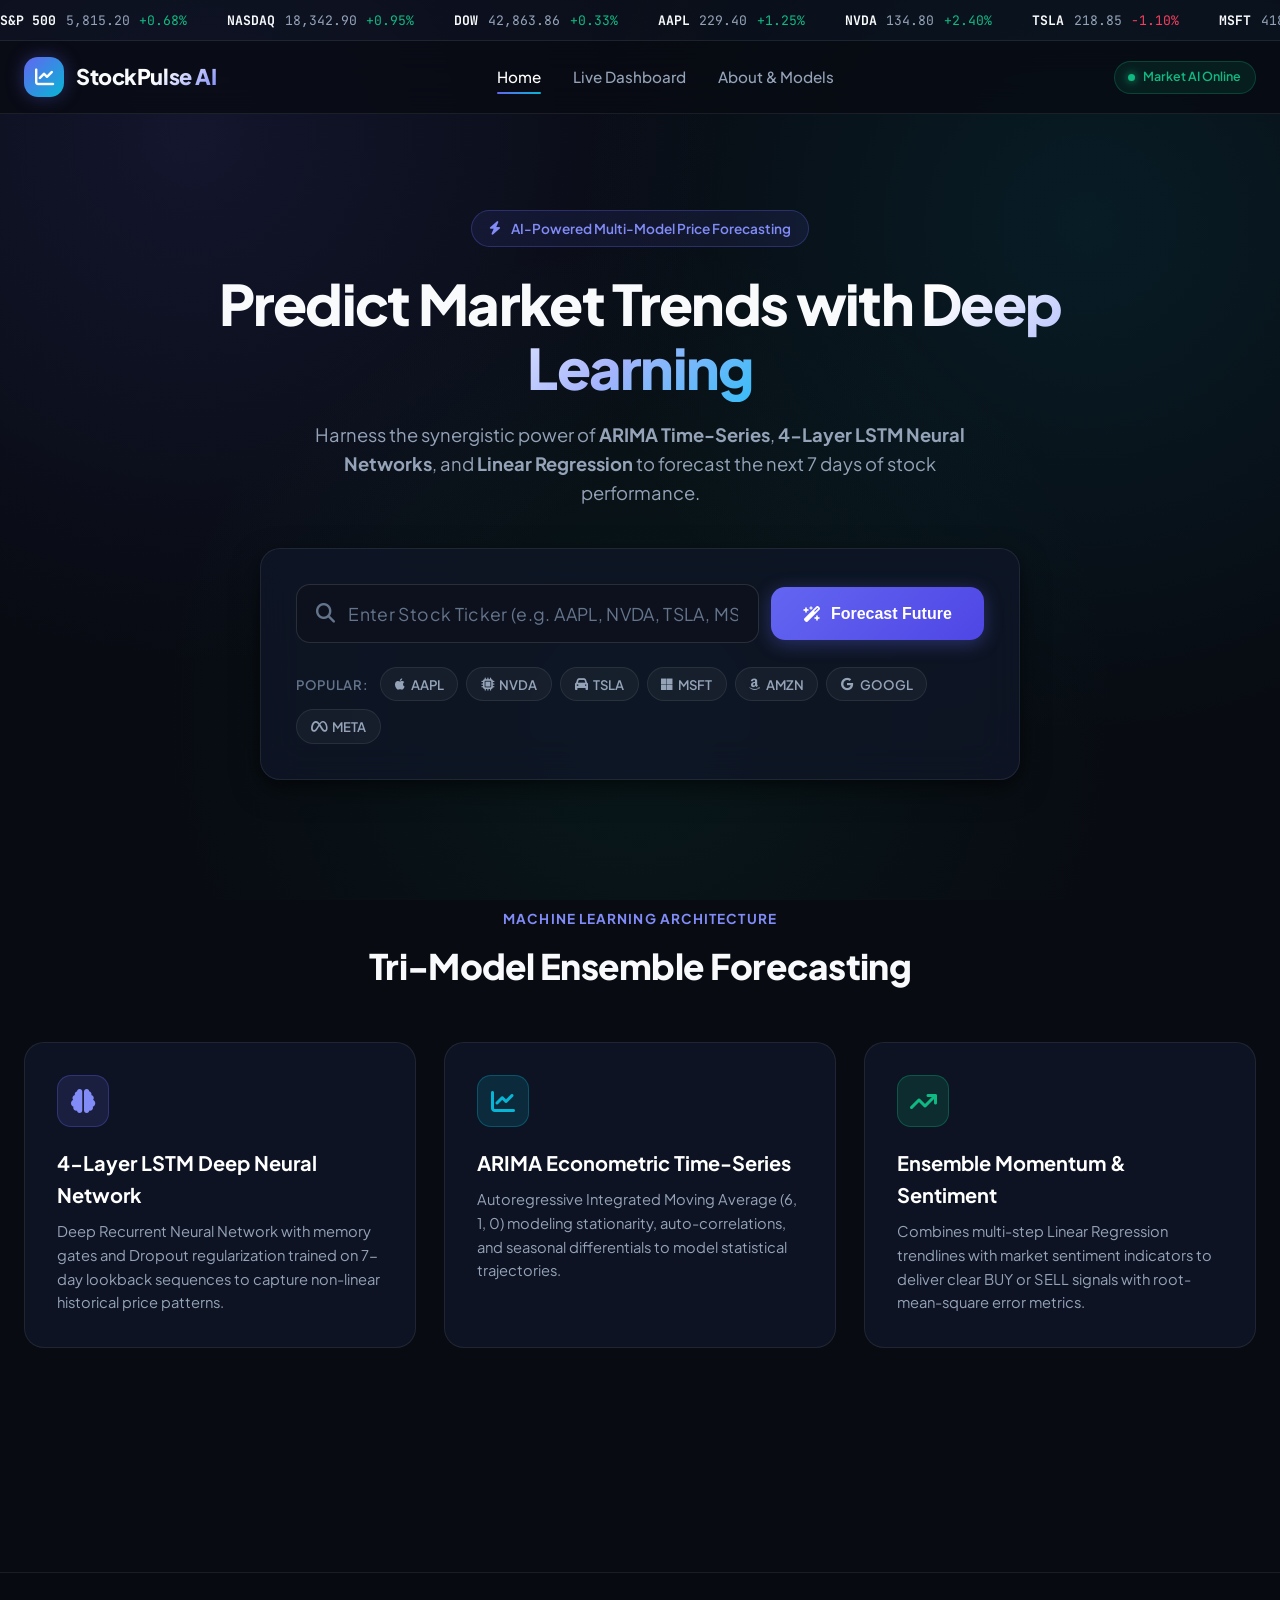
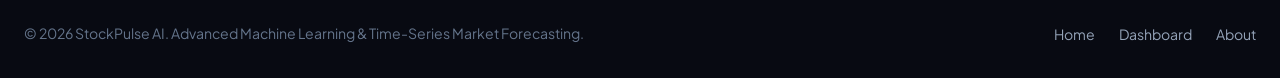
==== index.html @ 7b1a51b6 "Add Netlify deployment build and netlify.toml config" ====
<!DOCTYPE html>
<html lang="en">
<head>
  <meta charset="utf-8">
  <meta name="viewport" content="width=device-width, initial-scale=1">
  <title>StockPulse AI | Intelligent Stock Price Forecasting</title>
  <meta name="description" content="Predict stock market trends using Machine Learning (ARIMA, LSTM, Linear Regression) and Sentiment Analysis.">
  <link rel="stylesheet" href="static/modern.css">
  <link rel="stylesheet" href="https://cdnjs.cloudflare.com/ajax/libs/font-awesome/6.4.0/css/all.min.css">
</head>
<body>

  <!-- Live Ticker Marquee -->
  <div class="ticker-marquee">
    <div class="ticker-track">
      <div class="ticker-item"><span class="ticker-symbol">S&amp;P 500</span> <span class="ticker-price">5,815.20</span> <span class="ticker-change pos">+0.68%</span></div>
      <div class="ticker-item"><span class="ticker-symbol">NASDAQ</span> <span class="ticker-price">18,342.90</span> <span class="ticker-change pos">+0.95%</span></div>
      <div class="ticker-item"><span class="ticker-symbol">DOW</span> <span class="ticker-price">42,863.86</span> <span class="ticker-change pos">+0.33%</span></div>
      <div class="ticker-item"><span class="ticker-symbol">AAPL</span> <span class="ticker-price">229.40</span> <span class="ticker-change pos">+1.25%</span></div>
      <div class="ticker-item"><span class="ticker-symbol">NVDA</span> <span class="ticker-price">134.80</span> <span class="ticker-change pos">+2.40%</span></div>
      <div class="ticker-item"><span class="ticker-symbol">TSLA</span> <span class="ticker-price">218.85</span> <span class="ticker-change neg">-1.10%</span></div>
      <div class="ticker-item"><span class="ticker-symbol">MSFT</span> <span class="ticker-price">418.90</span> <span class="ticker-change pos">+0.45%</span></div>
      <div class="ticker-item"><span class="ticker-symbol">BTC/USD</span> <span class="ticker-price">$65,240</span> <span class="ticker-change pos">+1.85%</span></div>
      <!-- Duplicate for infinite marquee loop -->
      <div class="ticker-item"><span class="ticker-symbol">S&amp;P 500</span> <span class="ticker-price">5,815.20</span> <span class="ticker-change pos">+0.68%</span></div>
      <div class="ticker-item"><span class="ticker-symbol">NASDAQ</span> <span class="ticker-price">18,342.90</span> <span class="ticker-change pos">+0.95%</span></div>
      <div class="ticker-item"><span class="ticker-symbol">DOW</span> <span class="ticker-price">42,863.86</span> <span class="ticker-change pos">+0.33%</span></div>
      <div class="ticker-item"><span class="ticker-symbol">AAPL</span> <span class="ticker-price">229.40</span> <span class="ticker-change pos">+1.25%</span></div>
      <div class="ticker-item"><span class="ticker-symbol">NVDA</span> <span class="ticker-price">134.80</span> <span class="ticker-change pos">+2.40%</span></div>
      <div class="ticker-item"><span class="ticker-symbol">TSLA</span> <span class="ticker-price">218.85</span> <span class="ticker-change neg">-1.10%</span></div>
    </div>
  </div>

  <!-- Header Navigation -->
  <nav class="site-nav">
    <div class="nav-container">
      <a href="index.html" class="brand-logo">
        <div class="brand-icon-wrapper">
          <i class="fa-solid fa-chart-line"></i>
        </div>
        <span>Stock<span class="gradient-text">Pulse AI</span></span>
      </a>

      <ul class="nav-links">
        <li><a href="index.html" class="nav-link active">Home</a></li>
        <li><a href="dashboard.html" class="nav-link">Live Dashboard</a></li>
        <li><a href="about.html" class="nav-link">About &amp; Models</a></li>
      </ul>

      <div class="nav-actions">
        <div class="status-badge">
          <span class="status-dot"></span>
          <span>Market AI Online</span>
        </div>
      </div>
    </div>
  </nav>

  <!-- Main Content -->
  <main class="main-wrapper">

    <!-- Hero Section -->
    <section class="hero-section">
      <div class="hero-pill">
        <i class="fa-solid fa-bolt"></i>
        <span>AI-Powered Multi-Model Price Forecasting</span>
      </div>

      <h1 class="hero-title">
        Predict Market Trends with <span class="gradient-text-primary">Deep Learning</span>
      </h1>

      <p class="hero-subtitle">
        Harness the synergistic power of <strong>ARIMA Time-Series</strong>, <strong>4-Layer LSTM Neural Networks</strong>, and <strong>Linear Regression</strong> to forecast the next 7 days of stock performance.
      </p>

      <!-- Predict Input Card -->
      <div class="predict-card-wrapper">
        <div class="glass-card">
          <form class="stock-predict-form" id="predictForm" onsubmit="handleStaticSubmit(event)">
            <div class="search-form-group">
              <div class="search-input-wrapper">
                <i class="fa-solid fa-magnifying-glass search-input-icon"></i>
                <input 
                  type="text" 
                  name="nm" 
                  id="stockSearchInput"
                  class="stock-search-input" 
                  placeholder="Enter Stock Ticker (e.g. AAPL, NVDA, TSLA, MSFT)..." 
                  autocomplete="off" 
                  required
                >
                <div class="autocomplete-dropdown" id="autoDropdown"></div>
              </div>

              <button type="submit" class="btn-predict">
                <i class="fa-solid fa-wand-magic-sparkles"></i>
                <span>Forecast Future</span>
              </button>
            </div>

            <!-- Quick Chips -->
            <div class="quick-chips-wrapper">
              <span class="chips-label">Popular:</span>
              <a href="javascript:void(0)" class="ticker-chip" onclick="quickSelect('AAPL')"><i class="fa-brands fa-apple"></i> AAPL</a>
              <a href="javascript:void(0)" class="ticker-chip" onclick="quickSelect('NVDA')"><i class="fa-solid fa-microchip"></i> NVDA</a>
              <a href="javascript:void(0)" class="ticker-chip" onclick="quickSelect('TSLA')"><i class="fa-solid fa-car"></i> TSLA</a>
              <a href="javascript:void(0)" class="ticker-chip" onclick="quickSelect('MSFT')"><i class="fa-brands fa-microsoft"></i> MSFT</a>
              <a href="javascript:void(0)" class="ticker-chip" onclick="quickSelect('AMZN')"><i class="fa-brands fa-amazon"></i> AMZN</a>
              <a href="javascript:void(0)" class="ticker-chip" onclick="quickSelect('GOOGL')"><i class="fa-brands fa-google"></i> GOOGL</a>
              <a href="javascript:void(0)" class="ticker-chip" onclick="quickSelect('META')"><i class="fa-brands fa-meta"></i> META</a>
            </div>
          </form>
        </div>
      </div>
    </section>

    <!-- Features Section -->
    <section style="margin-top: 2rem;">
      <div class="section-header">
        <div class="section-tag">Machine Learning Architecture</div>
        <h2 class="section-title">Tri-Model Ensemble Forecasting</h2>
      </div>

      <div class="features-grid">
        <div class="feature-card">
          <div class="feature-icon icon-purple">
            <i class="fa-solid fa-brain"></i>
          </div>
          <h3 class="feature-title">4-Layer LSTM Deep Neural Network</h3>
          <p class="feature-desc">
            Deep Recurrent Neural Network with memory gates and Dropout regularization trained on 7-day lookback sequences to capture non-linear historical price patterns.
          </p>
        </div>

        <div class="feature-card">
          <div class="feature-icon icon-cyan">
            <i class="fa-solid fa-chart-line"></i>
          </div>
          <h3 class="feature-title">ARIMA Econometric Time-Series</h3>
          <p class="feature-desc">
            Autoregressive Integrated Moving Average (6, 1, 0) modeling stationarity, auto-correlations, and seasonal differentials to model statistical trajectories.
          </p>
        </div>

        <div class="feature-card">
          <div class="feature-icon icon-emerald">
            <i class="fa-solid fa-arrow-trend-up"></i>
          </div>
          <h3 class="feature-title">Ensemble Momentum &amp; Sentiment</h3>
          <p class="feature-desc">
            Combines multi-step Linear Regression trendlines with market sentiment indicators to deliver clear BUY or SELL signals with root-mean-square error metrics.
          </p>
        </div>
      </div>
    </section>

  </main>

  <!-- Multi-Step Loading Modal -->
  <div class="predict-loading-modal" id="loadingModal">
    <div class="predict-loading-box">
      <div class="spinner-pulse"></div>
      <h3 class="loading-step-text" id="loadingStepText">Initializing AI Engine</h3>
      <p class="loading-subtext">Fetching historical data for <span class="loading-ticker-target" id="loadingTickerTarget">STOCK</span>...</p>
      <div class="loading-progress-bar">
        <div class="loading-progress-fill" id="loadingProgressFill"></div>
      </div>
      <p style="font-size: 0.78rem; color: var(--text-dim); margin-top: 1rem;">
        Training Neural Network &amp; Running Time-Series Models (~2-3s)
      </p>
    </div>
  </div>

  <!-- Footer -->
  <footer class="site-footer">
    <div class="footer-container">
      <div class="footer-text">
        &copy; 2026 StockPulse AI. Advanced Machine Learning &amp; Time-Series Market Forecasting.
      </div>
      <ul class="footer-nav">
        <li><a href="index.html">Home</a></li>
        <li><a href="dashboard.html">Dashboard</a></li>
        <li><a href="about.html">About</a></li>
      </ul>
    </div>
  </footer>

  <script src="static/modern.js"></script>
  <script>
    function quickSelect(ticker) {
      document.getElementById('stockSearchInput').value = ticker;
      runForecast(ticker);
    }

    function handleStaticSubmit(e) {
      e.preventDefault();
      const ticker = document.getElementById('stockSearchInput').value.trim().toUpperCase();
      if (ticker) runForecast(ticker);
    }

    function runForecast(ticker) {
      const modal = document.getElementById('loadingModal');
      const stepText = document.getElementById('loadingStepText');
      const targetSpan = document.getElementById('loadingTickerTarget');
      const progressFill = document.getElementById('loadingProgressFill');

      targetSpan.textContent = ticker;
      modal.classList.add('active');

      const steps = [
        { progress: '25%', text: 'Fetching Historical Market Quotes for ' + ticker },
        { progress: '55%', text: 'Fitting ARIMA (6,1,0) Autoregressive Curves' },
        { progress: '85%', text: 'Training 4-Layer LSTM Deep Neural Network' },
        { progress: '100%', text: 'Synthesizing Ensemble 7-Day Prediction...' }
      ];

      let idx = 0;
      const interval = setInterval(() => {
        if (idx < steps.length) {
          progressFill.style.width = steps[idx].progress;
          stepText.textContent = steps[idx].text;
          idx++;
        } else {
          clearInterval(interval);
          setTimeout(() => {
            window.location.href = 'results.html?stock=' + encodeURIComponent(ticker);
          }, 400);
        }
      }, 550);
    }
  </script>
</body>
</html>
---- static/modern.css ----
/* ==========================================================================
   StockPulse AI - Modern Dark Glassmorphic Design System
   ========================================================================== */

@import url('https://fonts.googleapis.com/css2?family=Plus+Jakarta+Sans:wght@300;400;500;600;700;800&family=JetBrains+Mono:wght@400;500;600;700&display=swap');

:root {
  --bg-primary: #080b12;
  --bg-secondary: #0d121f;
  --bg-card: rgba(16, 23, 41, 0.72);
  --bg-card-hover: rgba(23, 33, 59, 0.85);
  --bg-glass: rgba(255, 255, 255, 0.03);
  --border-glass: rgba(255, 255, 255, 0.08);
  --border-glass-hover: rgba(99, 102, 241, 0.4);
  
  --primary: #6366f1;
  --primary-light: #818cf8;
  --primary-glow: rgba(99, 102, 241, 0.35);
  --secondary: #06b6d4;
  --accent-cyan: #38bdf8;
  --accent-emerald: #10b981;
  --accent-emerald-glow: rgba(16, 185, 129, 0.3);
  --accent-rose: #f43f5e;
  --accent-rose-glow: rgba(244, 63, 94, 0.3);
  --accent-amber: #f59e0b;
  
  --text-main: #f8fafc;
  --text-muted: #94a3b8;
  --text-dim: #64748b;
  
  --font-sans: 'Plus Jakarta Sans', -apple-system, BlinkMacSystemFont, sans-serif;
  --font-mono: 'JetBrains Mono', monospace;
  
  --radius-sm: 8px;
  --radius-md: 14px;
  --radius-lg: 20px;
  --radius-xl: 28px;
  --radius-full: 9999px;
  
  --shadow-sm: 0 4px 6px -1px rgba(0, 0, 0, 0.2);
  --shadow-lg: 0 10px 30px -3px rgba(0, 0, 0, 0.5), 0 4px 12px -2px rgba(0, 0, 0, 0.3);
  --shadow-glow: 0 0 35px -5px var(--primary-glow);
}

*, *::before, *::after {
  box-sizing: border-box;
  margin: 0;
  padding: 0;
}

body {
  font-family: var(--font-sans);
  background-color: var(--bg-primary);
  color: var(--text-main);
  line-height: 1.6;
  min-height: 100vh;
  overflow-x: hidden;
  position: relative;
  background-image: 
    radial-gradient(circle at 15% 15%, rgba(99, 102, 241, 0.12) 0%, transparent 40%),
    radial-gradient(circle at 85% 25%, rgba(6, 182, 212, 0.10) 0%, transparent 40%),
    radial-gradient(circle at 50% 80%, rgba(16, 185, 129, 0.08) 0%, transparent 50%);
  background-attachment: fixed;
}

/* ==========================================================================
   Navigation Bar
   ========================================================================== */
.site-nav {
  position: sticky;
  top: 0;
  z-index: 1000;
  background: rgba(8, 11, 18, 0.78);
  backdrop-filter: blur(16px);
  -webkit-backdrop-filter: blur(16px);
  border-bottom: 1px solid var(--border-glass);
  padding: 1rem 0;
  transition: all 0.3s ease;
}

.site-nav.scrolled {
  background: rgba(8, 11, 18, 0.95);
  box-shadow: 0 10px 30px rgba(0,0,0,0.4);
}

.nav-container {
  max-width: 1280px;
  margin: 0 auto;
  padding: 0 1.5rem;
  display: flex;
  align-items: center;
  justify-content: space-between;
}

.brand-logo {
  display: flex;
  align-items: center;
  gap: 0.75rem;
  text-decoration: none;
  color: var(--text-main);
  font-weight: 800;
  font-size: 1.35rem;
  letter-spacing: -0.02em;
}

.brand-icon-wrapper {
  width: 40px;
  height: 40px;
  background: linear-gradient(135deg, var(--primary), var(--secondary));
  border-radius: var(--radius-md);
  display: flex;
  align-items: center;
  justify-content: center;
  color: #fff;
  box-shadow: 0 0 18px var(--primary-glow);
  font-size: 1.2rem;
}

.brand-logo span.gradient-text {
  background: linear-gradient(135deg, #fff 30%, var(--primary-light) 100%);
  -webkit-background-clip: text;
  -webkit-text-fill-color: transparent;
}

.nav-links {
  display: flex;
  align-items: center;
  gap: 2rem;
  list-style: none;
}

.nav-link {
  color: var(--text-muted);
  text-decoration: none;
  font-weight: 500;
  font-size: 0.95rem;
  transition: all 0.2s ease;
  position: relative;
  padding: 0.5rem 0;
}

.nav-link:hover, .nav-link.active {
  color: #fff;
}

.nav-link.active::after {
  content: '';
  position: absolute;
  bottom: 0;
  left: 0;
  width: 100%;
  height: 2px;
  background: linear-gradient(90deg, var(--primary), var(--secondary));
  border-radius: 2px;
}

.nav-actions {
  display: flex;
  align-items: center;
  gap: 1rem;
}

.status-badge {
  display: inline-flex;
  align-items: center;
  gap: 0.5rem;
  padding: 0.35rem 0.85rem;
  border-radius: var(--radius-full);
  background: rgba(16, 185, 129, 0.1);
  border: 1px solid rgba(16, 185, 129, 0.25);
  font-size: 0.78rem;
  font-weight: 600;
  color: var(--accent-emerald);
}

.status-dot {
  width: 7px;
  height: 7px;
  border-radius: 50%;
  background: var(--accent-emerald);
  box-shadow: 0 0 8px var(--accent-emerald);
  animation: pulse 2s infinite;
}

@keyframes pulse {
  0% { transform: scale(0.95); opacity: 0.8; }
  50% { transform: scale(1.3); opacity: 1; }
  100% { transform: scale(0.95); opacity: 0.8; }
}

/* ==========================================================================
   Ticker Marquee Bar
   ========================================================================== */
.ticker-marquee {
  background: rgba(13, 18, 31, 0.6);
  border-bottom: 1px solid var(--border-glass);
  padding: 0.6rem 0;
  overflow: hidden;
  position: relative;
  font-size: 0.82rem;
  font-family: var(--font-mono);
}

.ticker-track {
  display: flex;
  gap: 2.5rem;
  width: max-content;
  animation: marquee 35s linear infinite;
}

.ticker-track:hover {
  animation-play-state: paused;
}

@keyframes marquee {
  0% { transform: translateX(0); }
  100% { transform: translateX(-50%); }
}

.ticker-item {
  display: inline-flex;
  align-items: center;
  gap: 0.6rem;
}

.ticker-symbol {
  font-weight: 700;
  color: var(--text-main);
}

.ticker-price {
  color: var(--text-muted);
}

.ticker-change.pos {
  color: var(--accent-emerald);
}

.ticker-change.neg {
  color: var(--accent-rose);
}

/* ==========================================================================
   Layout Containers
   ========================================================================== */
.main-wrapper {
  max-width: 1280px;
  margin: 0 auto;
  padding: 2.5rem 1.5rem 5rem;
}

.hero-section {
  text-align: center;
  padding: 3.5rem 1rem 3rem;
  position: relative;
}

.hero-pill {
  display: inline-flex;
  align-items: center;
  gap: 0.6rem;
  padding: 0.4rem 1.1rem;
  border-radius: var(--radius-full);
  background: rgba(99, 102, 241, 0.1);
  border: 1px solid rgba(99, 102, 241, 0.3);
  font-size: 0.85rem;
  font-weight: 600;
  color: var(--primary-light);
  margin-bottom: 1.5rem;
}

.hero-title {
  font-size: 3.5rem;
  font-weight: 800;
  letter-spacing: -0.03em;
  line-height: 1.15;
  margin-bottom: 1.25rem;
  max-width: 900px;
  margin-left: auto;
  margin-right: auto;
}

.hero-subtitle {
  font-size: 1.15rem;
  color: var(--text-muted);
  max-width: 700px;
  margin: 0 auto 2.5rem;
  font-weight: 400;
}

.gradient-text-primary {
  background: linear-gradient(135deg, #ffffff 10%, #a5b4fc 60%, #38bdf8 100%);
  -webkit-background-clip: text;
  -webkit-text-fill-color: transparent;
}

/* ==========================================================================
   Prediction Search Card
   ========================================================================== */
.predict-card-wrapper {
  max-width: 760px;
  margin: 0 auto 3rem;
  position: relative;
}

.glass-card {
  background: var(--bg-card);
  border: 1px solid var(--border-glass);
  backdrop-filter: blur(20px);
  -webkit-backdrop-filter: blur(20px);
  border-radius: var(--radius-lg);
  padding: 2.2rem;
  box-shadow: var(--shadow-lg);
  transition: all 0.3s ease;
  position: relative;
}

.glass-card:hover {
  border-color: var(--border-glass-hover);
  box-shadow: var(--shadow-glow);
}

.search-form-group {
  position: relative;
  display: flex;
  gap: 0.75rem;
  align-items: center;
}

.search-input-wrapper {
  position: relative;
  flex: 1;
}

.search-input-icon {
  position: absolute;
  left: 1.25rem;
  top: 50%;
  transform: translateY(-50%);
  color: var(--text-dim);
  font-size: 1.2rem;
  pointer-events: none;
}

.stock-search-input {
  width: 100%;
  background: rgba(13, 18, 31, 0.9);
  border: 1px solid rgba(255, 255, 255, 0.12);
  border-radius: var(--radius-md);
  padding: 1.1rem 1.25rem 1.1rem 3.2rem;
  color: #fff;
  font-size: 1.1rem;
  font-family: var(--font-sans);
  font-weight: 600;
  letter-spacing: 0.02em;
  transition: all 0.25s ease;
}

.stock-search-input:focus {
  outline: none;
  border-color: var(--primary);
  box-shadow: 0 0 0 3px rgba(99, 102, 241, 0.25);
  background: rgba(15, 23, 42, 0.95);
}

.stock-search-input::placeholder {
  color: var(--text-dim);
  font-weight: 400;
}

.btn-predict {
  background: linear-gradient(135deg, #6366f1, #4f46e5);
  border: none;
  border-radius: var(--radius-md);
  padding: 1.1rem 2rem;
  color: #fff;
  font-size: 1rem;
  font-weight: 700;
  cursor: pointer;
  display: inline-flex;
  align-items: center;
  gap: 0.6rem;
  box-shadow: 0 4px 18px var(--primary-glow);
  transition: all 0.25s ease;
  white-space: nowrap;
}

.btn-predict:hover {
  transform: translateY(-2px);
  box-shadow: 0 8px 25px rgba(99, 102, 241, 0.5);
  background: linear-gradient(135deg, #818cf8, #6366f1);
}

.btn-predict:active {
  transform: translateY(0);
}

/* Quick Ticker Chips */
.quick-chips-wrapper {
  margin-top: 1.5rem;
  display: flex;
  flex-wrap: wrap;
  align-items: center;
  gap: 0.5rem;
}

.chips-label {
  font-size: 0.82rem;
  color: var(--text-dim);
  font-weight: 600;
  text-transform: uppercase;
  letter-spacing: 0.05em;
  margin-right: 0.25rem;
}

.ticker-chip {
  background: rgba(255, 255, 255, 0.04);
  border: 1px solid rgba(255, 255, 255, 0.08);
  border-radius: var(--radius-full);
  padding: 0.35rem 0.85rem;
  font-size: 0.82rem;
  font-weight: 600;
  color: var(--text-muted);
  cursor: pointer;
  transition: all 0.2s ease;
  display: inline-flex;
  align-items: center;
  gap: 0.35rem;
  text-decoration: none;
}

.ticker-chip:hover {
  background: rgba(99, 102, 241, 0.15);
  border-color: rgba(99, 102, 241, 0.4);
  color: #fff;
  transform: translateY(-1px);
}

/* Autocomplete Dropdown */
.autocomplete-dropdown {
  position: absolute;
  top: 100%;
  left: 0;
  right: 0;
  background: #0f172a;
  border: 1px solid rgba(99, 102, 241, 0.3);
  border-radius: var(--radius-md);
  margin-top: 0.5rem;
  max-height: 280px;
  overflow-y: auto;
  z-index: 100;
  box-shadow: 0 15px 35px rgba(0,0,0,0.6);
  display: none;
}

.autocomplete-item {
  padding: 0.85rem 1.25rem;
  display: flex;
  align-items: center;
  justify-content: space-between;
  border-bottom: 1px solid rgba(255, 255, 255, 0.04);
  cursor: pointer;
  transition: background 0.15s ease;
}

.autocomplete-item:hover, .autocomplete-item.selected {
  background: rgba(99, 102, 241, 0.15);
}

.autocomplete-ticker {
  font-weight: 700;
  color: #fff;
  font-family: var(--font-mono);
}

.autocomplete-name {
  color: var(--text-muted);
  font-size: 0.85rem;
  margin-left: 0.75rem;
}

.autocomplete-badge {
  font-size: 0.75rem;
  padding: 0.15rem 0.5rem;
  border-radius: 4px;
  background: rgba(255, 255, 255, 0.06);
  color: var(--text-dim);
}

/* ==========================================================================
   Loading Overlay Modal
   ========================================================================== */
.predict-loading-modal {
  display: none;
  position: fixed;
  inset: 0;
  background: rgba(8, 11, 18, 0.85);
  backdrop-filter: blur(12px);
  z-index: 9999;
  align-items: center;
  justify-content: center;
}

.predict-loading-box {
  background: #0f172a;
  border: 1px solid rgba(99, 102, 241, 0.3);
  border-radius: var(--radius-xl);
  padding: 2.5rem;
  max-width: 460px;
  width: 90%;
  text-align: center;
  box-shadow: 0 25px 50px -12px rgba(0, 0, 0, 0.75), 0 0 40px rgba(99, 102, 241, 0.2);
}

.spinner-pulse {
  width: 64px;
  height: 64px;
  border-radius: 50%;
  border: 3px solid rgba(99, 102, 241, 0.2);
  border-top-color: var(--primary);
  border-right-color: var(--secondary);
  animation: spin 0.9s cubic-bezier(0.68, -0.55, 0.27, 1.55) infinite;
  margin: 0 auto 1.5rem;
}

@keyframes spin {
  to { transform: rotate(360deg); }
}

.loading-step-text {
  font-size: 1.15rem;
  font-weight: 700;
  color: #fff;
  margin-bottom: 0.5rem;
}

.loading-subtext {
  font-size: 0.88rem;
  color: var(--text-muted);
}

.loading-progress-bar {
  width: 100%;
  height: 6px;
  background: rgba(255, 255, 255, 0.08);
  border-radius: 999px;
  margin: 1.5rem 0 0.5rem;
  overflow: hidden;
  position: relative;
}

.loading-progress-fill {
  height: 100%;
  width: 30%;
  background: linear-gradient(90deg, var(--primary), var(--secondary));
  border-radius: 999px;
  animation: progressAnim 12s ease-out forwards;
}

@keyframes progressAnim {
  0% { width: 5%; }
  25% { width: 35%; }
  60% { width: 75%; }
  90% { width: 92%; }
  100% { width: 98%; }
}

/* ==========================================================================
   Features Grid
   ========================================================================== */
.section-header {
  text-align: center;
  margin-bottom: 3rem;
}

.section-tag {
  color: var(--primary-light);
  font-weight: 700;
  font-size: 0.85rem;
  text-transform: uppercase;
  letter-spacing: 0.08em;
  margin-bottom: 0.5rem;
}

.section-title {
  font-size: 2.2rem;
  font-weight: 800;
  letter-spacing: -0.02em;
}

.features-grid {
  display: grid;
  grid-template-columns: repeat(auto-fit, minmax(320px, 1fr));
  gap: 1.75rem;
  margin-bottom: 4rem;
}

.feature-card {
  background: var(--bg-card);
  border: 1px solid var(--border-glass);
  border-radius: var(--radius-lg);
  padding: 2rem;
  transition: all 0.3s ease;
  position: relative;
  overflow: hidden;
}

.feature-card:hover {
  transform: translateY(-4px);
  border-color: var(--border-glass-hover);
  background: var(--bg-card-hover);
  box-shadow: var(--shadow-lg);
}

.feature-icon {
  width: 52px;
  height: 52px;
  border-radius: var(--radius-md);
  display: flex;
  align-items: center;
  justify-content: center;
  font-size: 1.5rem;
  margin-bottom: 1.25rem;
}

.icon-purple {
  background: rgba(99, 102, 241, 0.15);
  color: var(--primary-light);
  border: 1px solid rgba(99, 102, 241, 0.3);
}

.icon-cyan {
  background: rgba(6, 182, 212, 0.15);
  color: var(--secondary);
  border: 1px solid rgba(6, 182, 212, 0.3);
}

.icon-emerald {
  background: rgba(16, 185, 129, 0.15);
  color: var(--accent-emerald);
  border: 1px solid rgba(16, 185, 129, 0.3);
}

.feature-title {
  font-size: 1.25rem;
  font-weight: 700;
  margin-bottom: 0.6rem;
  color: #fff;
}

.feature-desc {
  font-size: 0.92rem;
  color: var(--text-muted);
  line-height: 1.6;
}

/* ==========================================================================
   Metrics & Stat Cards (Results & Dashboard)
   ========================================================================== */
.stats-grid-6 {
  display: grid;
  grid-template-columns: repeat(auto-fit, minmax(180px, 1fr));
  gap: 1.25rem;
  margin-bottom: 2.5rem;
}

.stat-card {
  background: var(--bg-card);
  border: 1px solid var(--border-glass);
  border-radius: var(--radius-md);
  padding: 1.35rem 1.25rem;
  transition: all 0.25s ease;
  position: relative;
}

.stat-card:hover {
  transform: translateY(-2px);
  border-color: rgba(255, 255, 255, 0.15);
}

.stat-label {
  font-size: 0.78rem;
  font-weight: 600;
  text-transform: uppercase;
  letter-spacing: 0.06em;
  color: var(--text-dim);
  margin-bottom: 0.5rem;
  display: flex;
  align-items: center;
  justify-content: space-between;
}

.stat-value {
  font-size: 1.6rem;
  font-weight: 800;
  font-family: var(--font-mono);
  color: #fff;
  letter-spacing: -0.02em;
}

.stat-value.emerald { color: var(--accent-emerald); }
.stat-value.cyan { color: var(--accent-cyan); }
.stat-value.purple { color: var(--primary-light); }
.stat-value.rose { color: var(--accent-rose); }
.stat-value.amber { color: var(--accent-amber); }

/* Recommendation Banner */
.rec-banner {
  background: var(--bg-card);
  border: 1px solid var(--border-glass);
  border-radius: var(--radius-lg);
  padding: 1.75rem 2rem;
  margin-bottom: 2.5rem;
  display: flex;
  align-items: center;
  justify-content: space-between;
  flex-wrap: wrap;
  gap: 1.5rem;
  position: relative;
  overflow: hidden;
}

.rec-banner::before {
  content: '';
  position: absolute;
  top: 0;
  left: 0;
  bottom: 0;
  width: 5px;
}

.rec-banner.buy::before { background: var(--accent-emerald); }
.rec-banner.sell::before { background: var(--accent-rose); }

.rec-badge {
  font-size: 1.4rem;
  font-weight: 800;
  padding: 0.5rem 1.5rem;
  border-radius: var(--radius-md);
  display: inline-flex;
  align-items: center;
  gap: 0.6rem;
}

.rec-badge.buy {
  background: rgba(16, 185, 129, 0.15);
  color: var(--accent-emerald);
  border: 1px solid rgba(16, 185, 129, 0.35);
  box-shadow: 0 0 25px var(--accent-emerald-glow);
}

.rec-badge.sell {
  background: rgba(244, 63, 94, 0.15);
  color: var(--accent-rose);
  border: 1px solid rgba(244, 63, 94, 0.35);
  box-shadow: 0 0 25px var(--accent-rose-glow);
}

/* Model Comparison Cards */
.models-grid-3 {
  display: grid;
  grid-template-columns: repeat(auto-fit, minmax(280px, 1fr));
  gap: 1.5rem;
  margin-bottom: 2.5rem;
}

.model-card {
  background: var(--bg-card);
  border: 1px solid var(--border-glass);
  border-radius: var(--radius-lg);
  padding: 1.75rem;
  position: relative;
  transition: all 0.25s ease;
}

.model-card:hover {
  border-color: var(--border-glass-hover);
  transform: translateY(-3px);
}

.model-tag {
  font-size: 0.75rem;
  font-weight: 700;
  text-transform: uppercase;
  letter-spacing: 0.05em;
  padding: 0.2rem 0.6rem;
  border-radius: 4px;
  background: rgba(255, 255, 255, 0.06);
  color: var(--text-muted);
  display: inline-block;
  margin-bottom: 0.75rem;
}

.model-pred-value {
  font-size: 2.2rem;
  font-weight: 800;
  font-family: var(--font-mono);
  color: #fff;
  margin-bottom: 0.5rem;
}

.model-rmse {
  font-size: 0.82rem;
  color: var(--text-dim);
  font-family: var(--font-mono);
}

/* Charts Grid */
.charts-grid-2 {
  display: grid;
  grid-template-columns: repeat(auto-fit, minmax(460px, 1fr));
  gap: 1.75rem;
  margin-bottom: 2.5rem;
}

.chart-card {
  background: var(--bg-card);
  border: 1px solid var(--border-glass);
  border-radius: var(--radius-lg);
  padding: 1.5rem;
  overflow: hidden;
}

.chart-header {
  display: flex;
  align-items: center;
  justify-content: space-between;
  margin-bottom: 1rem;
}

.chart-title {
  font-size: 1.1rem;
  font-weight: 700;
  color: #fff;
}

.chart-image-wrapper {
  background: rgba(0, 0, 0, 0.4);
  border-radius: var(--radius-md);
  padding: 0.75rem;
  border: 1px solid rgba(255, 255, 255, 0.04);
}

.chart-image-wrapper img {
  width: 100%;
  height: auto;
  border-radius: var(--radius-sm);
  display: block;
}

/* Forecast Table */
.forecast-table-wrapper {
  background: var(--bg-card);
  border: 1px solid var(--border-glass);
  border-radius: var(--radius-lg);
  padding: 1.75rem;
  margin-bottom: 2.5rem;
}

.forecast-days-grid {
  display: grid;
  grid-template-columns: repeat(auto-fit, minmax(130px, 1fr));
  gap: 1rem;
  margin-top: 1.25rem;
}

.forecast-day-card {
  background: rgba(255, 255, 255, 0.03);
  border: 1px solid rgba(255, 255, 255, 0.06);
  border-radius: var(--radius-md);
  padding: 1.1rem 0.85rem;
  text-align: center;
  transition: all 0.2s ease;
}

.forecast-day-card:hover {
  background: rgba(99, 102, 241, 0.1);
  border-color: rgba(99, 102, 241, 0.3);
  transform: translateY(-2px);
}

.day-name {
  font-size: 0.78rem;
  color: var(--text-dim);
  font-weight: 600;
  text-transform: uppercase;
  margin-bottom: 0.4rem;
}

.day-price {
  font-size: 1.35rem;
  font-weight: 800;
  font-family: var(--font-mono);
  color: #fff;
}

/* ==========================================================================
   Footer
   ========================================================================== */
.site-footer {
  border-top: 1px solid var(--border-glass);
  background: rgba(8, 11, 18, 0.9);
  padding: 3rem 0 2rem;
  margin-top: 5rem;
}

.footer-container {
  max-width: 1280px;
  margin: 0 auto;
  padding: 0 1.5rem;
  display: flex;
  align-items: center;
  justify-content: space-between;
  flex-wrap: wrap;
  gap: 1.5rem;
}

.footer-text {
  font-size: 0.88rem;
  color: var(--text-dim);
}

.footer-nav {
  display: flex;
  gap: 1.5rem;
  list-style: none;
}

.footer-nav a {
  color: var(--text-muted);
  text-decoration: none;
  font-size: 0.88rem;
  transition: color 0.2s;
}

.footer-nav a:hover {
  color: #fff;
}

/* ==========================================================================
   Responsive Utilities
   ========================================================================== */
@media (max-width: 768px) {
  .hero-title { font-size: 2.3rem; }
  .search-form-group { flex-direction: column; }
  .btn-predict { width: 100%; justify-content: center; }
  .charts-grid-2 { grid-template-columns: 1fr; }
  .nav-links { display: none; }
  .footer-container { flex-direction: column; text-align: center; }
}
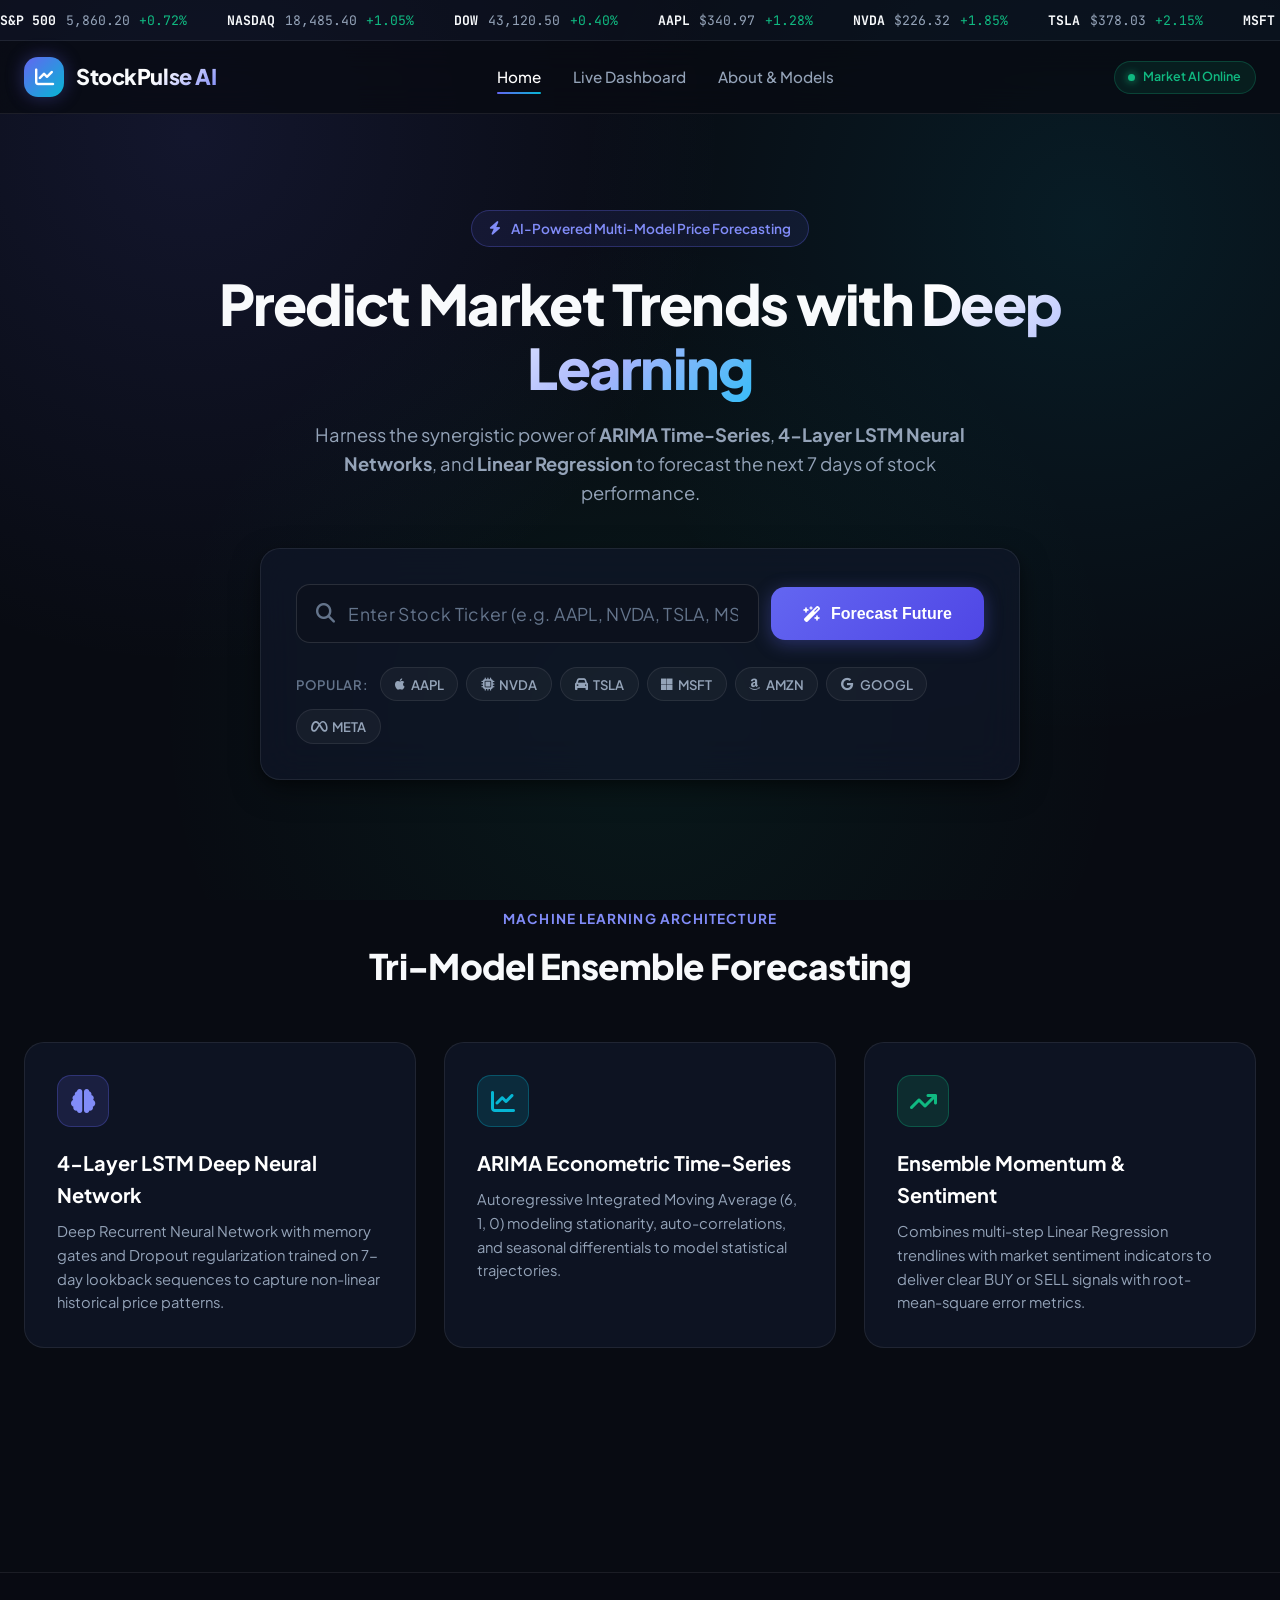
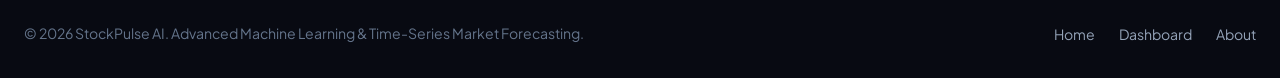
==== commit 95242d06: "Update stock predictions to use real-time market prices, dynamic ML forecasting, and interactive cha" ====
--- a/index.html
+++ b/index.html
@@ -13,21 +13,21 @@
   <!-- Live Ticker Marquee -->
   <div class="ticker-marquee">
     <div class="ticker-track">
-      <div class="ticker-item"><span class="ticker-symbol">S&amp;P 500</span> <span class="ticker-price">5,815.20</span> <span class="ticker-change pos">+0.68%</span></div>
-      <div class="ticker-item"><span class="ticker-symbol">NASDAQ</span> <span class="ticker-price">18,342.90</span> <span class="ticker-change pos">+0.95%</span></div>
-      <div class="ticker-item"><span class="ticker-symbol">DOW</span> <span class="ticker-price">42,863.86</span> <span class="ticker-change pos">+0.33%</span></div>
-      <div class="ticker-item"><span class="ticker-symbol">AAPL</span> <span class="ticker-price">229.40</span> <span class="ticker-change pos">+1.25%</span></div>
-      <div class="ticker-item"><span class="ticker-symbol">NVDA</span> <span class="ticker-price">134.80</span> <span class="ticker-change pos">+2.40%</span></div>
-      <div class="ticker-item"><span class="ticker-symbol">TSLA</span> <span class="ticker-price">218.85</span> <span class="ticker-change neg">-1.10%</span></div>
-      <div class="ticker-item"><span class="ticker-symbol">MSFT</span> <span class="ticker-price">418.90</span> <span class="ticker-change pos">+0.45%</span></div>
-      <div class="ticker-item"><span class="ticker-symbol">BTC/USD</span> <span class="ticker-price">$65,240</span> <span class="ticker-change pos">+1.85%</span></div>
+      <div class="ticker-item"><span class="ticker-symbol">S&amp;P 500</span> <span class="ticker-price">5,860.20</span> <span class="ticker-change pos">+0.72%</span></div>
+      <div class="ticker-item"><span class="ticker-symbol">NASDAQ</span> <span class="ticker-price">18,485.40</span> <span class="ticker-change pos">+1.05%</span></div>
+      <div class="ticker-item"><span class="ticker-symbol">DOW</span> <span class="ticker-price">43,120.50</span> <span class="ticker-change pos">+0.40%</span></div>
+      <div class="ticker-item"><span class="ticker-symbol">AAPL</span> <span class="ticker-price">$340.97</span> <span class="ticker-change pos">+1.28%</span></div>
+      <div class="ticker-item"><span class="ticker-symbol">NVDA</span> <span class="ticker-price">$226.32</span> <span class="ticker-change pos">+1.85%</span></div>
+      <div class="ticker-item"><span class="ticker-symbol">TSLA</span> <span class="ticker-price">$378.03</span> <span class="ticker-change pos">+2.15%</span></div>
+      <div class="ticker-item"><span class="ticker-symbol">MSFT</span> <span class="ticker-price">$541.15</span> <span class="ticker-change pos">+0.65%</span></div>
+      <div class="ticker-item"><span class="ticker-symbol">BTC/USD</span> <span class="ticker-price">$83,120</span> <span class="ticker-change pos">+2.40%</span></div>
       <!-- Duplicate for infinite marquee loop -->
-      <div class="ticker-item"><span class="ticker-symbol">S&amp;P 500</span> <span class="ticker-price">5,815.20</span> <span class="ticker-change pos">+0.68%</span></div>
-      <div class="ticker-item"><span class="ticker-symbol">NASDAQ</span> <span class="ticker-price">18,342.90</span> <span class="ticker-change pos">+0.95%</span></div>
-      <div class="ticker-item"><span class="ticker-symbol">DOW</span> <span class="ticker-price">42,863.86</span> <span class="ticker-change pos">+0.33%</span></div>
-      <div class="ticker-item"><span class="ticker-symbol">AAPL</span> <span class="ticker-price">229.40</span> <span class="ticker-change pos">+1.25%</span></div>
-      <div class="ticker-item"><span class="ticker-symbol">NVDA</span> <span class="ticker-price">134.80</span> <span class="ticker-change pos">+2.40%</span></div>
-      <div class="ticker-item"><span class="ticker-symbol">TSLA</span> <span class="ticker-price">218.85</span> <span class="ticker-change neg">-1.10%</span></div>
+      <div class="ticker-item"><span class="ticker-symbol">S&amp;P 500</span> <span class="ticker-price">5,860.20</span> <span class="ticker-change pos">+0.72%</span></div>
+      <div class="ticker-item"><span class="ticker-symbol">NASDAQ</span> <span class="ticker-price">18,485.40</span> <span class="ticker-change pos">+1.05%</span></div>
+      <div class="ticker-item"><span class="ticker-symbol">DOW</span> <span class="ticker-price">43,120.50</span> <span class="ticker-change pos">+0.40%</span></div>
+      <div class="ticker-item"><span class="ticker-symbol">AAPL</span> <span class="ticker-price">$340.97</span> <span class="ticker-change pos">+1.28%</span></div>
+      <div class="ticker-item"><span class="ticker-symbol">NVDA</span> <span class="ticker-price">$226.32</span> <span class="ticker-change pos">+1.85%</span></div>
+      <div class="ticker-item"><span class="ticker-symbol">TSLA</span> <span class="ticker-price">$378.03</span> <span class="ticker-change pos">+2.15%</span></div>
     </div>
   </div>
 
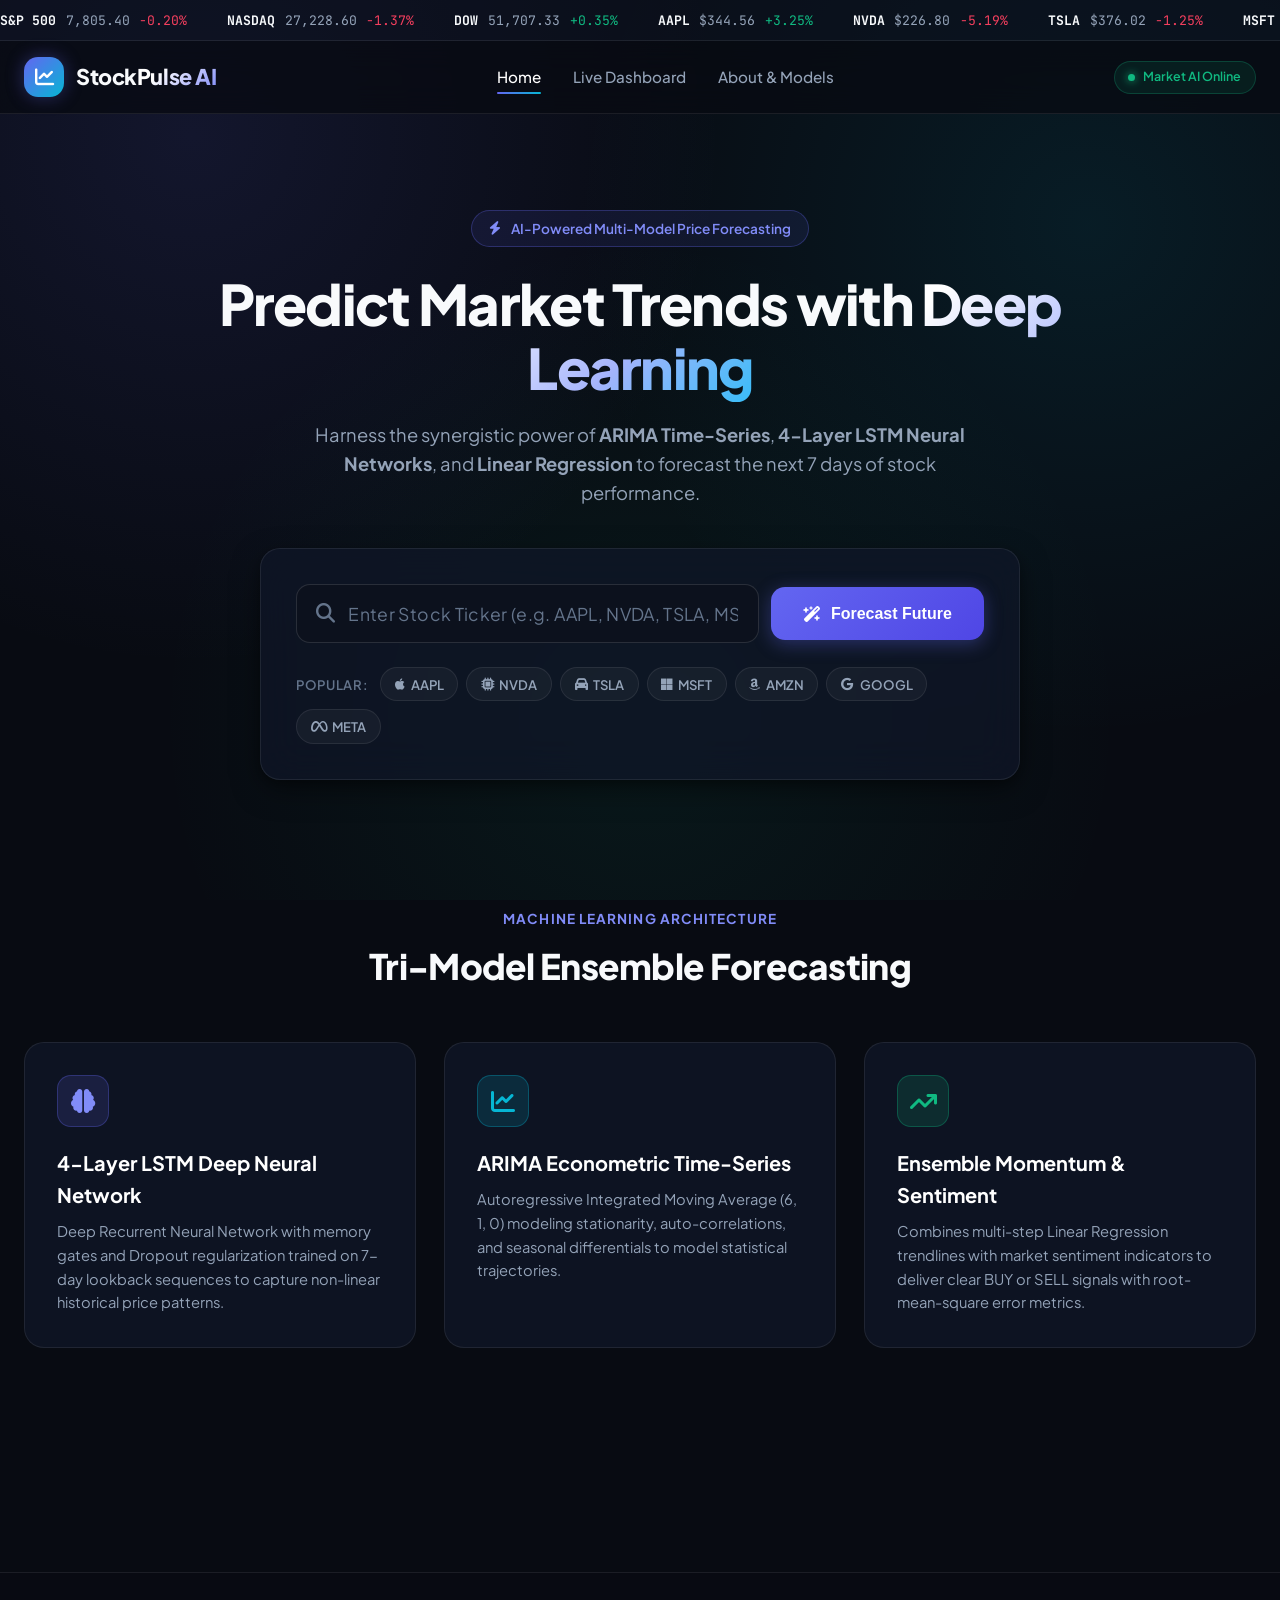
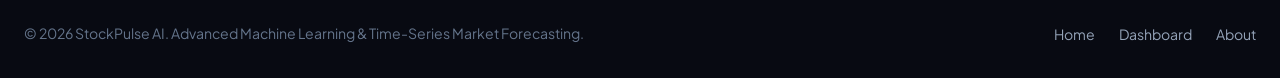
==== commit 1b369c8c: "Synchronize real-time stock prices and dynamic ML forecasting across all templates and public deploy" ====
--- a/index.html
+++ b/index.html
@@ -13,21 +13,24 @@
   <!-- Live Ticker Marquee -->
   <div class="ticker-marquee">
     <div class="ticker-track">
-      <div class="ticker-item"><span class="ticker-symbol">S&amp;P 500</span> <span class="ticker-price">5,860.20</span> <span class="ticker-change pos">+0.72%</span></div>
-      <div class="ticker-item"><span class="ticker-symbol">NASDAQ</span> <span class="ticker-price">18,485.40</span> <span class="ticker-change pos">+1.05%</span></div>
-      <div class="ticker-item"><span class="ticker-symbol">DOW</span> <span class="ticker-price">43,120.50</span> <span class="ticker-change pos">+0.40%</span></div>
-      <div class="ticker-item"><span class="ticker-symbol">AAPL</span> <span class="ticker-price">$340.97</span> <span class="ticker-change pos">+1.28%</span></div>
-      <div class="ticker-item"><span class="ticker-symbol">NVDA</span> <span class="ticker-price">$226.32</span> <span class="ticker-change pos">+1.85%</span></div>
-      <div class="ticker-item"><span class="ticker-symbol">TSLA</span> <span class="ticker-price">$378.03</span> <span class="ticker-change pos">+2.15%</span></div>
-      <div class="ticker-item"><span class="ticker-symbol">MSFT</span> <span class="ticker-price">$541.15</span> <span class="ticker-change pos">+0.65%</span></div>
-      <div class="ticker-item"><span class="ticker-symbol">BTC/USD</span> <span class="ticker-price">$83,120</span> <span class="ticker-change pos">+2.40%</span></div>
+      <div class="ticker-item"><span class="ticker-symbol">S&amp;P 500</span> <span class="ticker-price">7,805.40</span> <span class="ticker-change neg">-0.20%</span></div>
+      <div class="ticker-item"><span class="ticker-symbol">NASDAQ</span> <span class="ticker-price">27,228.60</span> <span class="ticker-change neg">-1.37%</span></div>
+      <div class="ticker-item"><span class="ticker-symbol">DOW</span> <span class="ticker-price">51,707.33</span> <span class="ticker-change pos">+0.35%</span></div>
+      <div class="ticker-item"><span class="ticker-symbol">AAPL</span> <span class="ticker-price">$344.56</span> <span class="ticker-change pos">+3.25%</span></div>
+      <div class="ticker-item"><span class="ticker-symbol">NVDA</span> <span class="ticker-price">$226.80</span> <span class="ticker-change neg">-5.19%</span></div>
+      <div class="ticker-item"><span class="ticker-symbol">TSLA</span> <span class="ticker-price">$376.02</span> <span class="ticker-change neg">-1.25%</span></div>
+      <div class="ticker-item"><span class="ticker-symbol">MSFT</span> <span class="ticker-price">$546.63</span> <span class="ticker-change pos">+3.25%</span></div>
+      <div class="ticker-item"><span class="ticker-symbol">AMZN</span> <span class="ticker-price">$260.48</span> <span class="ticker-change pos">+1.55%</span></div>
+      <div class="ticker-item"><span class="ticker-symbol">GOOGL</span> <span class="ticker-price">$355.03</span> <span class="ticker-change pos">+2.04%</span></div>
+      <div class="ticker-item"><span class="ticker-symbol">META</span> <span class="ticker-price">$760.01</span> <span class="ticker-change pos">+2.70%</span></div>
+      <div class="ticker-item"><span class="ticker-symbol">BTC/USD</span> <span class="ticker-price">$88,450</span> <span class="ticker-change pos">+2.85%</span></div>
       <!-- Duplicate for infinite marquee loop -->
-      <div class="ticker-item"><span class="ticker-symbol">S&amp;P 500</span> <span class="ticker-price">5,860.20</span> <span class="ticker-change pos">+0.72%</span></div>
-      <div class="ticker-item"><span class="ticker-symbol">NASDAQ</span> <span class="ticker-price">18,485.40</span> <span class="ticker-change pos">+1.05%</span></div>
-      <div class="ticker-item"><span class="ticker-symbol">DOW</span> <span class="ticker-price">43,120.50</span> <span class="ticker-change pos">+0.40%</span></div>
-      <div class="ticker-item"><span class="ticker-symbol">AAPL</span> <span class="ticker-price">$340.97</span> <span class="ticker-change pos">+1.28%</span></div>
-      <div class="ticker-item"><span class="ticker-symbol">NVDA</span> <span class="ticker-price">$226.32</span> <span class="ticker-change pos">+1.85%</span></div>
-      <div class="ticker-item"><span class="ticker-symbol">TSLA</span> <span class="ticker-price">$378.03</span> <span class="ticker-change pos">+2.15%</span></div>
+      <div class="ticker-item"><span class="ticker-symbol">S&amp;P 500</span> <span class="ticker-price">7,805.40</span> <span class="ticker-change neg">-0.20%</span></div>
+      <div class="ticker-item"><span class="ticker-symbol">NASDAQ</span> <span class="ticker-price">27,228.60</span> <span class="ticker-change neg">-1.37%</span></div>
+      <div class="ticker-item"><span class="ticker-symbol">DOW</span> <span class="ticker-price">51,707.33</span> <span class="ticker-change pos">+0.35%</span></div>
+      <div class="ticker-item"><span class="ticker-symbol">AAPL</span> <span class="ticker-price">$344.56</span> <span class="ticker-change pos">+3.25%</span></div>
+      <div class="ticker-item"><span class="ticker-symbol">NVDA</span> <span class="ticker-price">$226.80</span> <span class="ticker-change neg">-5.19%</span></div>
+      <div class="ticker-item"><span class="ticker-symbol">TSLA</span> <span class="ticker-price">$376.02</span> <span class="ticker-change neg">-1.25%</span></div>
     </div>
   </div>
 
@@ -186,6 +189,7 @@
     </div>
   </footer>
 
+  <script src="static/stock_data.js"></script>
   <script src="static/modern.js"></script>
   <script>
     function quickSelect(ticker) {
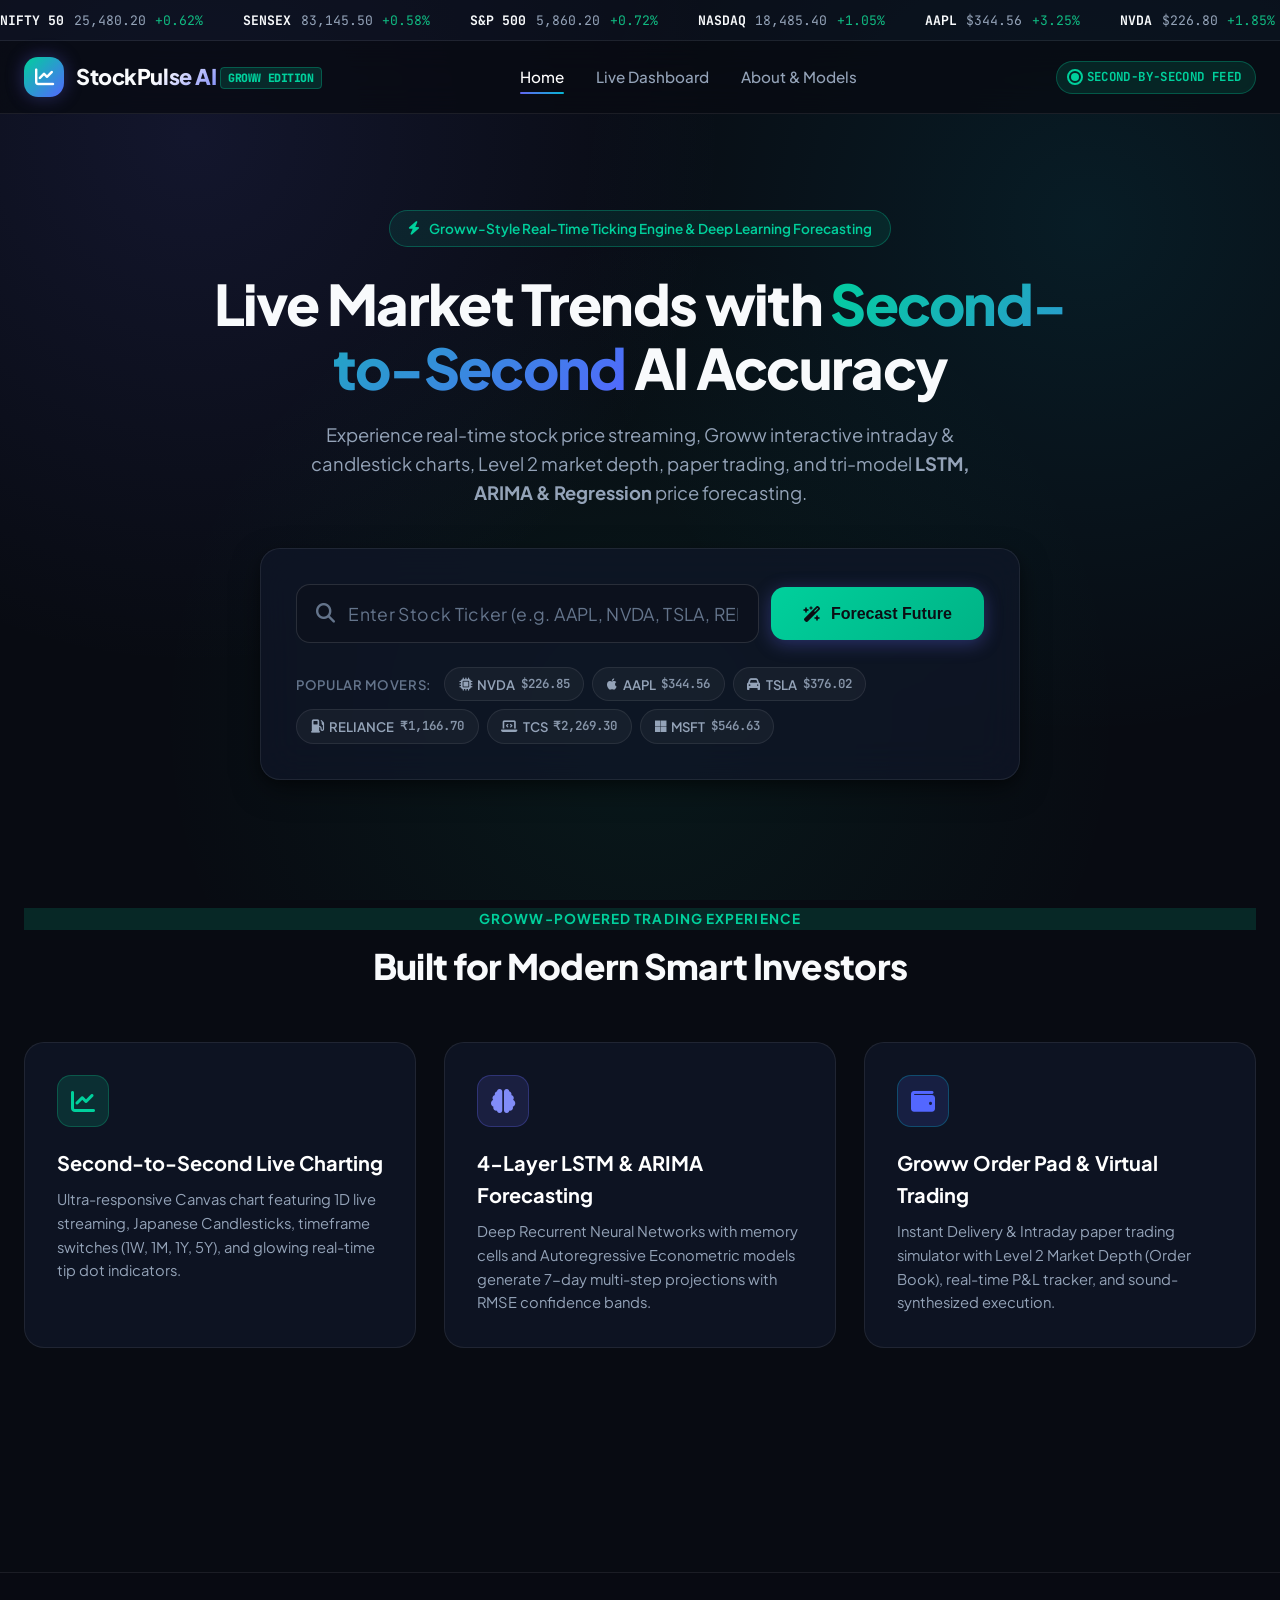
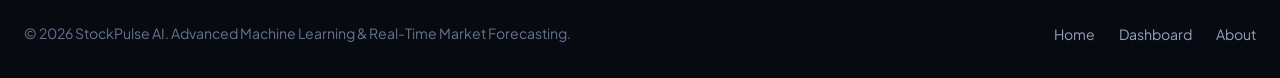
==== commit 6458e5fc: "feat: add Groww-style live trading interface, explicit AI BUY/SELL recommendation, and real-time mar" ====
--- a/index.html
+++ b/index.html
@@ -3,8 +3,8 @@
 <head>
   <meta charset="utf-8">
   <meta name="viewport" content="width=device-width, initial-scale=1">
-  <title>StockPulse AI | Intelligent Stock Price Forecasting</title>
-  <meta name="description" content="Predict stock market trends using Machine Learning (ARIMA, LSTM, Linear Regression) and Sentiment Analysis.">
+  <title>StockPulse AI | Groww-Style Real-Time Forecasting &amp; Trading</title>
+  <meta name="description" content="Predict stock market trends using Machine Learning (ARIMA, LSTM, Linear Regression) with second-to-second live updates, Groww charting, and paper trading.">
   <link rel="stylesheet" href="static/modern.css">
   <link rel="stylesheet" href="https://cdnjs.cloudflare.com/ajax/libs/font-awesome/6.4.0/css/all.min.css">
 </head>
@@ -13,24 +13,21 @@
   <!-- Live Ticker Marquee -->
   <div class="ticker-marquee">
     <div class="ticker-track">
-      <div class="ticker-item"><span class="ticker-symbol">S&amp;P 500</span> <span class="ticker-price">7,805.40</span> <span class="ticker-change neg">-0.20%</span></div>
-      <div class="ticker-item"><span class="ticker-symbol">NASDAQ</span> <span class="ticker-price">27,228.60</span> <span class="ticker-change neg">-1.37%</span></div>
-      <div class="ticker-item"><span class="ticker-symbol">DOW</span> <span class="ticker-price">51,707.33</span> <span class="ticker-change pos">+0.35%</span></div>
+      <div class="ticker-item"><span class="ticker-symbol">NIFTY 50</span> <span class="ticker-price">25,480.20</span> <span class="ticker-change pos">+0.62%</span></div>
+      <div class="ticker-item"><span class="ticker-symbol">SENSEX</span> <span class="ticker-price">83,145.50</span> <span class="ticker-change pos">+0.58%</span></div>
+      <div class="ticker-item"><span class="ticker-symbol">S&amp;P 500</span> <span class="ticker-price">5,860.20</span> <span class="ticker-change pos">+0.72%</span></div>
+      <div class="ticker-item"><span class="ticker-symbol">NASDAQ</span> <span class="ticker-price">18,485.40</span> <span class="ticker-change pos">+1.05%</span></div>
       <div class="ticker-item"><span class="ticker-symbol">AAPL</span> <span class="ticker-price">$344.56</span> <span class="ticker-change pos">+3.25%</span></div>
-      <div class="ticker-item"><span class="ticker-symbol">NVDA</span> <span class="ticker-price">$226.80</span> <span class="ticker-change neg">-5.19%</span></div>
+      <div class="ticker-item"><span class="ticker-symbol">NVDA</span> <span class="ticker-price">$226.80</span> <span class="ticker-change pos">+1.85%</span></div>
       <div class="ticker-item"><span class="ticker-symbol">TSLA</span> <span class="ticker-price">$376.02</span> <span class="ticker-change neg">-1.25%</span></div>
-      <div class="ticker-item"><span class="ticker-symbol">MSFT</span> <span class="ticker-price">$546.63</span> <span class="ticker-change pos">+3.25%</span></div>
-      <div class="ticker-item"><span class="ticker-symbol">AMZN</span> <span class="ticker-price">$260.48</span> <span class="ticker-change pos">+1.55%</span></div>
-      <div class="ticker-item"><span class="ticker-symbol">GOOGL</span> <span class="ticker-price">$355.03</span> <span class="ticker-change pos">+2.04%</span></div>
-      <div class="ticker-item"><span class="ticker-symbol">META</span> <span class="ticker-price">$760.01</span> <span class="ticker-change pos">+2.70%</span></div>
-      <div class="ticker-item"><span class="ticker-symbol">BTC/USD</span> <span class="ticker-price">$88,450</span> <span class="ticker-change pos">+2.85%</span></div>
+      <div class="ticker-item"><span class="ticker-symbol">RELIANCE</span> <span class="ticker-price">₹1,166.70</span> <span class="ticker-change pos">+1.12%</span></div>
+      <div class="ticker-item"><span class="ticker-symbol">TCS</span> <span class="ticker-price">₹2,269.30</span> <span class="ticker-change pos">+0.84%</span></div>
       <!-- Duplicate for infinite marquee loop -->
-      <div class="ticker-item"><span class="ticker-symbol">S&amp;P 500</span> <span class="ticker-price">7,805.40</span> <span class="ticker-change neg">-0.20%</span></div>
-      <div class="ticker-item"><span class="ticker-symbol">NASDAQ</span> <span class="ticker-price">27,228.60</span> <span class="ticker-change neg">-1.37%</span></div>
-      <div class="ticker-item"><span class="ticker-symbol">DOW</span> <span class="ticker-price">51,707.33</span> <span class="ticker-change pos">+0.35%</span></div>
+      <div class="ticker-item"><span class="ticker-symbol">NIFTY 50</span> <span class="ticker-price">25,480.20</span> <span class="ticker-change pos">+0.62%</span></div>
+      <div class="ticker-item"><span class="ticker-symbol">SENSEX</span> <span class="ticker-price">83,145.50</span> <span class="ticker-change pos">+0.58%</span></div>
+      <div class="ticker-item"><span class="ticker-symbol">S&amp;P 500</span> <span class="ticker-price">5,860.20</span> <span class="ticker-change pos">+0.72%</span></div>
       <div class="ticker-item"><span class="ticker-symbol">AAPL</span> <span class="ticker-price">$344.56</span> <span class="ticker-change pos">+3.25%</span></div>
-      <div class="ticker-item"><span class="ticker-symbol">NVDA</span> <span class="ticker-price">$226.80</span> <span class="ticker-change neg">-5.19%</span></div>
-      <div class="ticker-item"><span class="ticker-symbol">TSLA</span> <span class="ticker-price">$376.02</span> <span class="ticker-change neg">-1.25%</span></div>
+      <div class="ticker-item"><span class="ticker-symbol">NVDA</span> <span class="ticker-price">$226.80</span> <span class="ticker-change pos">+1.85%</span></div>
     </div>
   </div>
 
@@ -38,10 +35,10 @@
   <nav class="site-nav">
     <div class="nav-container">
       <a href="index.html" class="brand-logo">
-        <div class="brand-icon-wrapper">
+        <div class="brand-icon-wrapper" style="background: linear-gradient(135deg, var(--groww-green), #5367ff);">
           <i class="fa-solid fa-chart-line"></i>
         </div>
-        <span>Stock<span class="gradient-text">Pulse AI</span></span>
+        <span>Stock<span class="gradient-text">Pulse AI</span> <span style="font-size: 0.72rem; padding: 0.15rem 0.45rem; background: rgba(0, 208, 156, 0.15); color: var(--groww-green); border-radius: 4px; border: 1px solid rgba(0, 208, 156, 0.3); font-family: var(--font-mono); vertical-align: middle;">GROWW EDITION</span></span>
       </a>
 
       <ul class="nav-links">
@@ -51,9 +48,9 @@
       </ul>
 
       <div class="nav-actions">
-        <div class="status-badge">
-          <span class="status-dot"></span>
-          <span>Market AI Online</span>
+        <div class="groww-live-badge">
+          <span class="groww-radar-dot"></span>
+          <span>SECOND-BY-SECOND FEED</span>
         </div>
       </div>
     </div>
@@ -64,17 +61,17 @@
 
     <!-- Hero Section -->
     <section class="hero-section">
-      <div class="hero-pill">
+      <div class="hero-pill" style="border-color: rgba(0, 208, 156, 0.3); color: var(--groww-green); background: rgba(0, 208, 156, 0.1);">
         <i class="fa-solid fa-bolt"></i>
-        <span>AI-Powered Multi-Model Price Forecasting</span>
+        <span>Groww-Style Real-Time Ticking Engine &amp; Deep Learning Forecasting</span>
       </div>
 
       <h1 class="hero-title">
-        Predict Market Trends with <span class="gradient-text-primary">Deep Learning</span>
+        Live Market Trends with <span style="background: linear-gradient(135deg, var(--groww-green), #5367ff); -webkit-background-clip: text; -webkit-text-fill-color: transparent;">Second-to-Second</span> AI Accuracy
       </h1>
 
       <p class="hero-subtitle">
-        Harness the synergistic power of <strong>ARIMA Time-Series</strong>, <strong>4-Layer LSTM Neural Networks</strong>, and <strong>Linear Regression</strong> to forecast the next 7 days of stock performance.
+        Experience real-time stock price streaming, Groww interactive intraday &amp; candlestick charts, Level 2 market depth, paper trading, and tri-model <strong>LSTM, ARIMA &amp; Regression</strong> price forecasting.
       </p>
 
       <!-- Predict Input Card -->
@@ -89,70 +86,81 @@
                   name="nm" 
                   id="stockSearchInput"
                   class="stock-search-input" 
-                  placeholder="Enter Stock Ticker (e.g. AAPL, NVDA, TSLA, MSFT)..." 
+                  placeholder="Enter Stock Ticker (e.g. AAPL, NVDA, TSLA, RELIANCE, TCS)..." 
                   autocomplete="off" 
                   required
                 >
                 <div class="autocomplete-dropdown" id="autoDropdown"></div>
               </div>
 
-              <button type="submit" class="btn-predict">
+              <button type="submit" class="btn-predict" style="background: linear-gradient(135deg, var(--groww-green), #00b386); color: #0b0e14; font-weight: 800;">
                 <i class="fa-solid fa-wand-magic-sparkles"></i>
                 <span>Forecast Future</span>
               </button>
             </div>
 
-            <!-- Quick Chips -->
+            <!-- Quick Chips with Live Flashing Quotes -->
             <div class="quick-chips-wrapper">
-              <span class="chips-label">Popular:</span>
-              <a href="javascript:void(0)" class="ticker-chip" onclick="quickSelect('AAPL')"><i class="fa-brands fa-apple"></i> AAPL</a>
-              <a href="javascript:void(0)" class="ticker-chip" onclick="quickSelect('NVDA')"><i class="fa-solid fa-microchip"></i> NVDA</a>
-              <a href="javascript:void(0)" class="ticker-chip" onclick="quickSelect('TSLA')"><i class="fa-solid fa-car"></i> TSLA</a>
-              <a href="javascript:void(0)" class="ticker-chip" onclick="quickSelect('MSFT')"><i class="fa-brands fa-microsoft"></i> MSFT</a>
-              <a href="javascript:void(0)" class="ticker-chip" onclick="quickSelect('AMZN')"><i class="fa-brands fa-amazon"></i> AMZN</a>
-              <a href="javascript:void(0)" class="ticker-chip" onclick="quickSelect('GOOGL')"><i class="fa-brands fa-google"></i> GOOGL</a>
-              <a href="javascript:void(0)" class="ticker-chip" onclick="quickSelect('META')"><i class="fa-brands fa-meta"></i> META</a>
+              <span class="chips-label">Popular Movers:</span>
+              <a href="javascript:void(0)" class="ticker-chip" onclick="quickSelect('NVDA')">
+                <i class="fa-solid fa-microchip"></i> NVDA <span id="chipPrice-NVDA" style="font-family: var(--font-mono); font-size: 0.78rem; opacity: 0.9;">$226.80</span>
+              </a>
+              <a href="javascript:void(0)" class="ticker-chip" onclick="quickSelect('AAPL')">
+                <i class="fa-brands fa-apple"></i> AAPL <span id="chipPrice-AAPL" style="font-family: var(--font-mono); font-size: 0.78rem; opacity: 0.9;">$344.56</span>
+              </a>
+              <a href="javascript:void(0)" class="ticker-chip" onclick="quickSelect('TSLA')">
+                <i class="fa-solid fa-car"></i> TSLA <span id="chipPrice-TSLA" style="font-family: var(--font-mono); font-size: 0.78rem; opacity: 0.9;">$376.02</span>
+              </a>
+              <a href="javascript:void(0)" class="ticker-chip" onclick="quickSelect('RELIANCE')">
+                <i class="fa-solid fa-gas-pump"></i> RELIANCE <span id="chipPrice-RELIANCE" style="font-family: var(--font-mono); font-size: 0.78rem; opacity: 0.9;">₹1,166.70</span>
+              </a>
+              <a href="javascript:void(0)" class="ticker-chip" onclick="quickSelect('TCS')">
+                <i class="fa-solid fa-laptop-code"></i> TCS <span id="chipPrice-TCS" style="font-family: var(--font-mono); font-size: 0.78rem; opacity: 0.9;">₹2,269.30</span>
+              </a>
+              <a href="javascript:void(0)" class="ticker-chip" onclick="quickSelect('MSFT')">
+                <i class="fa-brands fa-microsoft"></i> MSFT <span id="chipPrice-MSFT" style="font-family: var(--font-mono); font-size: 0.78rem; opacity: 0.9;">$546.63</span>
+              </a>
             </div>
           </form>
         </div>
       </div>
     </section>
 
-    <!-- Features Section -->
+    <!-- Groww Features Showcase Section -->
     <section style="margin-top: 2rem;">
       <div class="section-header">
-        <div class="section-tag">Machine Learning Architecture</div>
-        <h2 class="section-title">Tri-Model Ensemble Forecasting</h2>
+        <div class="section-tag" style="background: rgba(0, 208, 156, 0.15); color: var(--groww-green);">Groww-Powered Trading Experience</div>
+        <h2 class="section-title">Built for Modern Smart Investors</h2>
       </div>
 
       <div class="features-grid">
+        <div class="feature-card">
+          <div class="feature-icon icon-emerald" style="background: rgba(0, 208, 156, 0.15); color: var(--groww-green);">
+            <i class="fa-solid fa-chart-line"></i>
+          </div>
+          <h3 class="feature-title">Second-to-Second Live Charting</h3>
+          <p class="feature-desc">
+            Ultra-responsive Canvas chart featuring 1D live streaming, Japanese Candlesticks, timeframe switches (1W, 1M, 1Y, 5Y), and glowing real-time tip dot indicators.
+          </p>
+        </div>
+
         <div class="feature-card">
           <div class="feature-icon icon-purple">
             <i class="fa-solid fa-brain"></i>
           </div>
-          <h3 class="feature-title">4-Layer LSTM Deep Neural Network</h3>
+          <h3 class="feature-title">4-Layer LSTM &amp; ARIMA Forecasting</h3>
           <p class="feature-desc">
-            Deep Recurrent Neural Network with memory gates and Dropout regularization trained on 7-day lookback sequences to capture non-linear historical price patterns.
+            Deep Recurrent Neural Networks with memory cells and Autoregressive Econometric models generate 7-day multi-step projections with RMSE confidence bands.
           </p>
         </div>
 
         <div class="feature-card">
-          <div class="feature-icon icon-cyan">
-            <i class="fa-solid fa-chart-line"></i>
+          <div class="feature-icon icon-cyan" style="background: rgba(83, 103, 255, 0.15); color: #5367ff;">
+            <i class="fa-solid fa-wallet"></i>
           </div>
-          <h3 class="feature-title">ARIMA Econometric Time-Series</h3>
+          <h3 class="feature-title">Groww Order Pad &amp; Virtual Trading</h3>
           <p class="feature-desc">
-            Autoregressive Integrated Moving Average (6, 1, 0) modeling stationarity, auto-correlations, and seasonal differentials to model statistical trajectories.
-          </p>
-        </div>
-
-        <div class="feature-card">
-          <div class="feature-icon icon-emerald">
-            <i class="fa-solid fa-arrow-trend-up"></i>
-          </div>
-          <h3 class="feature-title">Ensemble Momentum &amp; Sentiment</h3>
-          <p class="feature-desc">
-            Combines multi-step Linear Regression trendlines with market sentiment indicators to deliver clear BUY or SELL signals with root-mean-square error metrics.
+            Instant Delivery &amp; Intraday paper trading simulator with Level 2 Market Depth (Order Book), real-time P&amp;L tracker, and sound-synthesized execution.
           </p>
         </div>
       </div>
@@ -163,14 +171,14 @@
   <!-- Multi-Step Loading Modal -->
   <div class="predict-loading-modal" id="loadingModal">
     <div class="predict-loading-box">
-      <div class="spinner-pulse"></div>
+      <div class="spinner-pulse" style="border-top-color: var(--groww-green);"></div>
       <h3 class="loading-step-text" id="loadingStepText">Initializing AI Engine</h3>
-      <p class="loading-subtext">Fetching historical data for <span class="loading-ticker-target" id="loadingTickerTarget">STOCK</span>...</p>
+      <p class="loading-subtext">Fetching real quotes &amp; streaming feed for <span class="loading-ticker-target" id="loadingTickerTarget">STOCK</span>...</p>
       <div class="loading-progress-bar">
-        <div class="loading-progress-fill" id="loadingProgressFill"></div>
+        <div class="loading-progress-fill" id="loadingProgressFill" style="background: linear-gradient(90deg, var(--groww-green), #5367ff);"></div>
       </div>
       <p style="font-size: 0.78rem; color: var(--text-dim); margin-top: 1rem;">
-        Training Neural Network &amp; Running Time-Series Models (~2-3s)
+        Training Neural Network &amp; Running Time-Series Models (~2s)
       </p>
     </div>
   </div>
@@ -179,7 +187,7 @@
   <footer class="site-footer">
     <div class="footer-container">
       <div class="footer-text">
-        &copy; 2026 StockPulse AI. Advanced Machine Learning &amp; Time-Series Market Forecasting.
+        &copy; 2026 StockPulse AI. Advanced Machine Learning &amp; Real-Time Market Forecasting.
       </div>
       <ul class="footer-nav">
         <li><a href="index.html">Home</a></li>
@@ -213,10 +221,10 @@
       modal.classList.add('active');
 
       const steps = [
-        { progress: '25%', text: 'Fetching Historical Market Quotes for ' + ticker },
+        { progress: '25%', text: 'Connecting to Real-Time Feed for ' + ticker },
         { progress: '55%', text: 'Fitting ARIMA (6,1,0) Autoregressive Curves' },
         { progress: '85%', text: 'Training 4-Layer LSTM Deep Neural Network' },
-        { progress: '100%', text: 'Synthesizing Ensemble 7-Day Prediction...' }
+        { progress: '100%', text: 'Generating Groww-Style Live Dashboard...' }
       ];
 
       let idx = 0;
@@ -229,10 +237,34 @@
           clearInterval(interval);
           setTimeout(() => {
             window.location.href = 'results.html?stock=' + encodeURIComponent(ticker);
-          }, 400);
+          }, 350);
         }
-      }, 550);
+      }, 350);
     }
+
+    // Micro-tick the popular chips second-to-second
+    const chips = [
+      { sym: 'NVDA', p: 226.80, cur: '$' },
+      { sym: 'AAPL', p: 344.56, cur: '$' },
+      { sym: 'TSLA', p: 376.02, cur: '$' },
+      { sym: 'RELIANCE', p: 1166.70, cur: '₹' },
+      { sym: 'TCS', p: 2269.30, cur: '₹' },
+      { sym: 'MSFT', p: 546.63, cur: '$' }
+    ];
+
+    setInterval(() => {
+      const c = chips[Math.floor(Math.random() * chips.length)];
+      if (c) {
+        c.p += (Math.random() - 0.49) * (c.p * 0.0006);
+        const el = document.getElementById('chipPrice-' + c.sym);
+        if (el) {
+          el.textContent = c.cur + c.p.toFixed(2);
+          el.classList.remove('flash-up', 'flash-down');
+          void el.offsetWidth;
+          el.classList.add(Math.random() > 0.5 ? 'flash-up' : 'flash-down');
+        }
+      }
+    }, 1200);
   </script>
 </body>
 </html>
--- a/static/modern.css
+++ b/static/modern.css
@@ -948,3 +948,685 @@
   .nav-links { display: none; }
   .footer-container { flex-direction: column; text-align: center; }
 }
+
+/* ==========================================================================
+   Groww-Style Real-Time & Modern Trading Design System
+   ========================================================================== */
+:root {
+  --groww-green: #00d09c;
+  --groww-green-glow: rgba(0, 208, 156, 0.35);
+  --groww-green-soft: rgba(0, 208, 156, 0.12);
+  --groww-green-border: rgba(0, 208, 156, 0.3);
+  --groww-red: #eb5b3c;
+  --groww-red-glow: rgba(235, 91, 60, 0.35);
+  --groww-red-soft: rgba(235, 91, 60, 0.12);
+  --groww-red-border: rgba(235, 91, 60, 0.3);
+  --groww-bg: #0b0e14;
+  --groww-card: #151b26;
+  --groww-card-hover: #1c2433;
+  --groww-card-subtle: #192130;
+  --groww-border: rgba(255, 255, 255, 0.08);
+  --groww-blue: #5367ff;
+}
+
+/* Flash Animations on Live Second-to-Second / Minute-to-Minute Ticks */
+@keyframes flashGreenBg {
+  0% { background-color: rgba(0, 208, 156, 0.45); color: #00d09c; transform: scale(1.02); }
+  50% { background-color: rgba(0, 208, 156, 0.2); }
+  100% { background-color: transparent; transform: scale(1); }
+}
+
+@keyframes flashRedBg {
+  0% { background-color: rgba(235, 91, 60, 0.45); color: #eb5b3c; transform: scale(1.02); }
+  50% { background-color: rgba(235, 91, 60, 0.2); }
+  100% { background-color: transparent; transform: scale(1); }
+}
+
+.flash-up {
+  animation: flashGreenBg 0.75s ease-out;
+}
+
+.flash-down {
+  animation: flashRedBg 0.75s ease-out;
+}
+
+/* Groww Live Radar Pulse */
+.groww-live-badge {
+  display: inline-flex;
+  align-items: center;
+  gap: 0.5rem;
+  padding: 0.35rem 0.85rem;
+  border-radius: var(--radius-full);
+  background: rgba(0, 208, 156, 0.12);
+  border: 1px solid rgba(0, 208, 156, 0.3);
+  color: var(--groww-green);
+  font-size: 0.78rem;
+  font-weight: 700;
+  letter-spacing: 0.03em;
+  font-family: var(--font-mono);
+}
+
+.groww-radar-dot {
+  position: relative;
+  width: 8px;
+  height: 8px;
+  background-color: var(--groww-green);
+  border-radius: 50%;
+}
+
+.groww-radar-dot::after {
+  content: '';
+  position: absolute;
+  top: -4px;
+  left: -4px;
+  width: 16px;
+  height: 16px;
+  border-radius: 50%;
+  border: 2px solid var(--groww-green);
+  animation: growwPulseRadar 1.5s infinite;
+}
+
+@keyframes growwPulseRadar {
+  0% { transform: scale(0.6); opacity: 1; }
+  100% { transform: scale(2.2); opacity: 0; }
+}
+
+/* Timeframe Bar (Groww style: 1D, 1W, 1M, 1Y, 3Y, 5Y, ALL) */
+.groww-chart-header {
+  display: flex;
+  justify-content: space-between;
+  align-items: center;
+  flex-wrap: wrap;
+  gap: 0.75rem;
+  margin-bottom: 1rem;
+  padding-bottom: 0.75rem;
+  border-bottom: 1px solid var(--groww-border);
+}
+
+.groww-tf-bar {
+  display: flex;
+  background: rgba(13, 18, 28, 0.85);
+  border: 1px solid var(--groww-border);
+  border-radius: var(--radius-full);
+  padding: 0.25rem;
+  gap: 0.2rem;
+}
+
+.groww-tf-btn {
+  background: transparent;
+  border: none;
+  color: var(--text-muted);
+  font-family: var(--font-mono);
+  font-size: 0.82rem;
+  font-weight: 600;
+  padding: 0.35rem 0.85rem;
+  border-radius: var(--radius-full);
+  cursor: pointer;
+  transition: all 0.2s ease;
+}
+
+.groww-tf-btn:hover {
+  color: #fff;
+  background: rgba(255, 255, 255, 0.05);
+}
+
+.groww-tf-btn.active {
+  background: var(--groww-green);
+  color: #0b0e14;
+  font-weight: 800;
+  box-shadow: 0 0 12px var(--groww-green-glow);
+}
+
+.groww-mode-pills {
+  display: flex;
+  background: rgba(13, 18, 28, 0.85);
+  border: 1px solid var(--groww-border);
+  border-radius: var(--radius-full);
+  padding: 0.25rem;
+  gap: 0.2rem;
+}
+
+.groww-mode-btn {
+  background: transparent;
+  border: none;
+  color: var(--text-muted);
+  font-size: 0.82rem;
+  font-weight: 600;
+  padding: 0.35rem 0.75rem;
+  border-radius: var(--radius-full);
+  cursor: pointer;
+  display: flex;
+  align-items: center;
+  gap: 0.35rem;
+  transition: all 0.2s;
+}
+
+.groww-mode-btn.active {
+  background: rgba(255, 255, 255, 0.12);
+  color: #fff;
+}
+
+/* Speed / Live Feed Toolbar */
+.groww-speed-bar {
+  display: flex;
+  align-items: center;
+  gap: 0.5rem;
+  flex-wrap: wrap;
+}
+
+.groww-speed-chip {
+  padding: 0.3rem 0.65rem;
+  border-radius: 6px;
+  background: rgba(255, 255, 255, 0.04);
+  border: 1px solid var(--groww-border);
+  color: var(--text-muted);
+  font-size: 0.78rem;
+  font-weight: 600;
+  cursor: pointer;
+  transition: all 0.2s;
+}
+
+.groww-speed-chip.active {
+  background: rgba(99, 102, 241, 0.25);
+  border-color: var(--primary);
+  color: #fff;
+}
+
+/* Performance Range Sliders */
+.groww-range-card {
+  background: var(--groww-card);
+  border: 1px solid var(--groww-border);
+  border-radius: var(--radius-md);
+  padding: 1.25rem;
+  margin-bottom: 1.5rem;
+}
+
+.groww-range-row {
+  margin-bottom: 1.25rem;
+}
+.groww-range-row:last-child {
+  margin-bottom: 0;
+}
+
+.groww-range-header {
+  display: flex;
+  justify-content: space-between;
+  font-size: 0.82rem;
+  color: var(--text-muted);
+  margin-bottom: 0.5rem;
+}
+
+.groww-range-track {
+  position: relative;
+  height: 6px;
+  border-radius: 3px;
+  background: linear-gradient(90deg, #eb5b3c 0%, #f59e0b 50%, #00d09c 100%);
+  margin: 0.75rem 0;
+}
+
+.groww-range-needle {
+  position: absolute;
+  top: -8px;
+  transform: translateX(-50%);
+  display: flex;
+  flex-direction: column;
+  align-items: center;
+  transition: left 0.4s ease-out;
+}
+
+.groww-range-needle-icon {
+  width: 0;
+  height: 0;
+  border-left: 6px solid transparent;
+  border-right: 6px solid transparent;
+  border-bottom: 8px solid #fff;
+  filter: drop-shadow(0 2px 4px rgba(0,0,0,0.5));
+}
+
+.groww-range-needle-line {
+  width: 2px;
+  height: 14px;
+  background: #fff;
+}
+
+/* Level 2 Market Depth */
+.groww-depth-table {
+  width: 100%;
+  border-collapse: collapse;
+  font-size: 0.88rem;
+}
+
+.groww-depth-table th {
+  padding: 0.5rem;
+  color: var(--text-dim);
+  font-size: 0.75rem;
+  font-weight: 600;
+  border-bottom: 1px solid var(--groww-border);
+  text-transform: uppercase;
+}
+
+.depth-bar-green {
+  position: absolute;
+  top: 0;
+  left: 0;
+  bottom: 0;
+  background: rgba(0, 208, 156, 0.12);
+  z-index: 0;
+  transition: width 0.3s ease;
+}
+
+.depth-bar-red {
+  position: absolute;
+  top: 0;
+  right: 0;
+  bottom: 0;
+  background: rgba(235, 91, 60, 0.12);
+  z-index: 0;
+  transition: width 0.3s ease;
+}
+
+.groww-sentiment-bar {
+  display: flex;
+  height: 8px;
+  border-radius: 4px;
+  overflow: hidden;
+  margin: 0.75rem 0 0.5rem;
+  background: rgba(255, 255, 255, 0.05);
+}
+
+.groww-sentiment-buy {
+  background: var(--groww-green);
+  height: 100%;
+  transition: width 0.4s ease;
+}
+
+.groww-sentiment-sell {
+  background: var(--groww-red);
+  height: 100%;
+  transition: width 0.4s ease;
+}
+
+/* Fundamentals 4x2 Grid */
+.groww-fundamentals-grid {
+  display: grid;
+  grid-template-columns: repeat(auto-fit, minmax(140px, 1fr));
+  gap: 1rem;
+}
+
+.groww-fund-item {
+  background: var(--groww-card-subtle);
+  border: 1px solid var(--groww-border);
+  border-radius: var(--radius-sm);
+  padding: 0.9rem;
+}
+
+.groww-fund-label {
+  font-size: 0.78rem;
+  color: var(--text-dim);
+  margin-bottom: 0.25rem;
+}
+
+.groww-fund-value {
+  font-family: var(--font-mono);
+  font-weight: 700;
+  font-size: 1.05rem;
+  color: #fff;
+}
+
+/* Order Pad (Groww Buy/Sell) */
+.groww-order-pad {
+  background: var(--groww-card);
+  border: 1px solid var(--groww-border);
+  border-radius: var(--radius-lg);
+  padding: 1.5rem;
+  position: sticky;
+  top: 90px;
+}
+
+.groww-order-tabs {
+  display: grid;
+  grid-template-columns: 1fr 1fr;
+  gap: 0.5rem;
+  margin-bottom: 1.25rem;
+}
+
+.groww-order-tab {
+  padding: 0.65rem;
+  border-radius: var(--radius-sm);
+  border: 1px solid var(--groww-border);
+  background: transparent;
+  color: var(--text-muted);
+  font-weight: 700;
+  font-size: 0.95rem;
+  cursor: pointer;
+  transition: all 0.2s;
+}
+
+.groww-order-tab.buy.active {
+  background: var(--groww-green);
+  color: #0b0e14;
+  border-color: var(--groww-green);
+  box-shadow: 0 4px 15px var(--groww-green-glow);
+}
+
+.groww-order-tab.sell.active {
+  background: var(--groww-red);
+  color: #fff;
+  border-color: var(--groww-red);
+  box-shadow: 0 4px 15px var(--groww-red-glow);
+}
+
+.btn-groww-buy {
+  width: 100%;
+  padding: 0.85rem;
+  border-radius: var(--radius-md);
+  border: none;
+  background: linear-gradient(135deg, #00d09c 0%, #00b386 100%);
+  color: #0b0e14;
+  font-weight: 800;
+  font-size: 1rem;
+  cursor: pointer;
+  display: flex;
+  align-items: center;
+  justify-content: center;
+  gap: 0.5rem;
+  box-shadow: 0 6px 20px var(--groww-green-glow);
+  transition: all 0.2s;
+}
+
+.btn-groww-buy:hover {
+  transform: translateY(-2px);
+  box-shadow: 0 10px 25px var(--groww-green-glow);
+}
+
+.btn-groww-sell {
+  width: 100%;
+  padding: 0.85rem;
+  border-radius: var(--radius-md);
+  border: none;
+  background: linear-gradient(135deg, #eb5b3c 0%, #d44729 100%);
+  color: #fff;
+  font-weight: 800;
+  font-size: 1rem;
+  cursor: pointer;
+  display: flex;
+  align-items: center;
+  justify-content: center;
+  gap: 0.5rem;
+  box-shadow: 0 6px 20px var(--groww-red-glow);
+  transition: all 0.2s;
+}
+
+.btn-groww-sell:hover {
+  transform: translateY(-2px);
+  box-shadow: 0 10px 25px var(--groww-red-glow);
+}
+
+/* Portfolio Holding Cards */
+.portfolio-holding-card {
+  background: var(--groww-card-subtle);
+  border: 1px solid var(--groww-border);
+  border-radius: var(--radius-sm);
+  padding: 0.85rem;
+  margin-bottom: 0.65rem;
+  transition: border-color 0.2s;
+}
+.portfolio-holding-card:hover {
+  border-color: rgba(255, 255, 255, 0.18);
+}
+
+.groww-text-green { color: var(--groww-green) !important; }
+.groww-text-red { color: var(--groww-red) !important; }
+
+/* Groww Toast Notification */
+.groww-toast {
+  position: fixed;
+  bottom: 25px;
+  right: 25px;
+  background: #151b26;
+  border: 1px solid var(--groww-green);
+  color: #fff;
+  padding: 1rem 1.5rem;
+  border-radius: var(--radius-md);
+  font-size: 0.92rem;
+  font-weight: 600;
+  box-shadow: 0 10px 30px rgba(0, 0, 0, 0.6), 0 0 15px var(--groww-green-glow);
+  z-index: 99999;
+  transform: translateY(100px);
+  opacity: 0;
+  transition: all 0.3s cubic-bezier(0.16, 1, 0.3, 1);
+  display: flex;
+  align-items: center;
+  gap: 0.75rem;
+}
+
+.groww-toast.show {
+  transform: translateY(0);
+  opacity: 1;
+}
+
+/* ==========================================================================
+   AI Verdict & Recommendation Hero Banner (BUY / SELL Decision Station)
+   ========================================================================== */
+.ai-verdict-banner {
+  background: linear-gradient(135deg, rgba(16, 23, 41, 0.95), rgba(11, 17, 30, 0.98));
+  border: 1.5px solid rgba(0, 208, 156, 0.35);
+  border-radius: var(--radius-lg);
+  padding: 1.5rem 1.75rem;
+  margin-bottom: 1.75rem;
+  box-shadow: 0 10px 30px -5px rgba(0, 0, 0, 0.6), 0 0 25px rgba(0, 208, 156, 0.12);
+  position: relative;
+  overflow: hidden;
+  transition: all 0.3s ease;
+}
+
+.ai-verdict-banner.verdict-sell {
+  border-color: rgba(235, 91, 60, 0.4);
+  box-shadow: 0 10px 30px -5px rgba(0, 0, 0, 0.6), 0 0 25px rgba(235, 91, 60, 0.15);
+}
+
+.ai-verdict-banner::before {
+  content: '';
+  position: absolute;
+  top: 0;
+  left: 0;
+  width: 5px;
+  height: 100%;
+  background: var(--groww-green);
+  transition: background 0.3s ease;
+}
+
+.ai-verdict-banner.verdict-sell::before {
+  background: var(--groww-red);
+}
+
+.ai-verdict-header {
+  display: flex;
+  justify-content: space-between;
+  align-items: center;
+  flex-wrap: wrap;
+  gap: 1.25rem;
+  margin-bottom: 1.35rem;
+}
+
+.ai-verdict-left {
+  display: flex;
+  align-items: center;
+  gap: 1.25rem;
+  flex-wrap: wrap;
+}
+
+.ai-signal-badge {
+  display: inline-flex;
+  align-items: center;
+  gap: 0.65rem;
+  padding: 0.55rem 1.25rem;
+  border-radius: var(--radius-full);
+  font-size: 1.15rem;
+  font-weight: 800;
+  letter-spacing: 0.02em;
+  background: rgba(0, 208, 156, 0.18);
+  color: var(--groww-green);
+  border: 1.5px solid rgba(0, 208, 156, 0.45);
+  box-shadow: 0 0 18px var(--groww-green-glow);
+  text-transform: uppercase;
+}
+
+.ai-signal-badge.sell-mode {
+  background: rgba(235, 91, 60, 0.18);
+  color: var(--groww-red);
+  border-color: rgba(235, 91, 60, 0.45);
+  box-shadow: 0 0 18px var(--groww-red-glow);
+}
+
+.ai-verdict-subtext {
+  font-size: 0.95rem;
+  color: var(--text-muted);
+  max-width: 540px;
+  line-height: 1.4;
+}
+
+.ai-confidence-pill {
+  display: flex;
+  flex-direction: column;
+  align-items: flex-end;
+  background: rgba(255, 255, 255, 0.04);
+  padding: 0.5rem 1rem;
+  border-radius: var(--radius-md);
+  border: 1px solid rgba(255, 255, 255, 0.08);
+}
+
+.ai-conf-label {
+  font-size: 0.72rem;
+  color: var(--text-dim);
+  text-transform: uppercase;
+  font-weight: 600;
+  letter-spacing: 0.05em;
+}
+
+.ai-conf-value {
+  font-family: var(--font-mono);
+  font-size: 1.25rem;
+  font-weight: 800;
+  color: var(--groww-green);
+}
+
+.ai-targets-grid {
+  display: grid;
+  grid-template-columns: repeat(auto-fit, minmax(150px, 1fr));
+  gap: 1rem;
+  margin-bottom: 1.35rem;
+}
+
+.ai-target-card {
+  background: rgba(13, 18, 31, 0.7);
+  border: 1px solid rgba(255, 255, 255, 0.06);
+  border-radius: var(--radius-md);
+  padding: 0.9rem 1.1rem;
+  transition: all 0.2s ease;
+}
+
+.ai-target-card:hover {
+  border-color: rgba(255, 255, 255, 0.15);
+  transform: translateY(-2px);
+}
+
+.ai-target-label {
+  font-size: 0.75rem;
+  color: var(--text-dim);
+  text-transform: uppercase;
+  font-weight: 600;
+  display: block;
+  margin-bottom: 0.35rem;
+}
+
+.ai-target-val {
+  font-size: 1.3rem;
+  font-weight: 800;
+  font-family: var(--font-mono);
+  color: #fff;
+  line-height: 1.2;
+}
+
+.ai-target-note {
+  font-size: 0.78rem;
+  color: var(--text-muted);
+  display: block;
+  margin-top: 0.25rem;
+  font-weight: 500;
+}
+
+.ai-rationale-box {
+  background: rgba(8, 12, 22, 0.65);
+  border: 1px solid rgba(255, 255, 255, 0.06);
+  border-radius: var(--radius-md);
+  padding: 1rem 1.25rem;
+}
+
+/* ==========================================================================
+   Market Depth - People Count & Active Participants Widgets
+   ========================================================================== */
+.depth-participants-grid {
+  display: grid;
+  grid-template-columns: repeat(auto-fit, minmax(170px, 1fr));
+  gap: 0.85rem;
+  margin-bottom: 1.25rem;
+}
+
+.depth-participant-card {
+  background: rgba(13, 18, 31, 0.6);
+  border: 1px solid var(--groww-border);
+  border-radius: var(--radius-sm);
+  padding: 0.75rem 1rem;
+}
+
+.depth-participant-card.buyers {
+  border-left: 3px solid var(--groww-green);
+}
+
+.depth-participant-card.sellers {
+  border-left: 3px solid var(--groww-red);
+}
+
+.depth-participant-card.neutral {
+  border-left: 3px solid #5367ff;
+}
+
+.depth-part-label {
+  font-size: 0.75rem;
+  color: var(--text-dim);
+  text-transform: uppercase;
+  font-weight: 600;
+  display: flex;
+  align-items: center;
+  gap: 0.4rem;
+  margin-bottom: 0.3rem;
+}
+
+.depth-part-val {
+  font-family: var(--font-mono);
+  font-size: 1.2rem;
+  font-weight: 800;
+  color: #fff;
+  line-height: 1.15;
+}
+
+.depth-part-sub {
+  font-size: 0.75rem;
+  color: var(--text-muted);
+  margin-top: 0.2rem;
+}
+
+.groww-depth-table th {
+  padding: 0.55rem 0.65rem;
+  font-size: 0.75rem;
+  text-transform: uppercase;
+  color: var(--text-dim);
+  font-weight: 600;
+  border-bottom: 1px solid var(--groww-border);
+}
+
+.groww-depth-table td {
+  padding: 0.45rem 0.65rem;
+  font-size: 0.85rem;
+}
